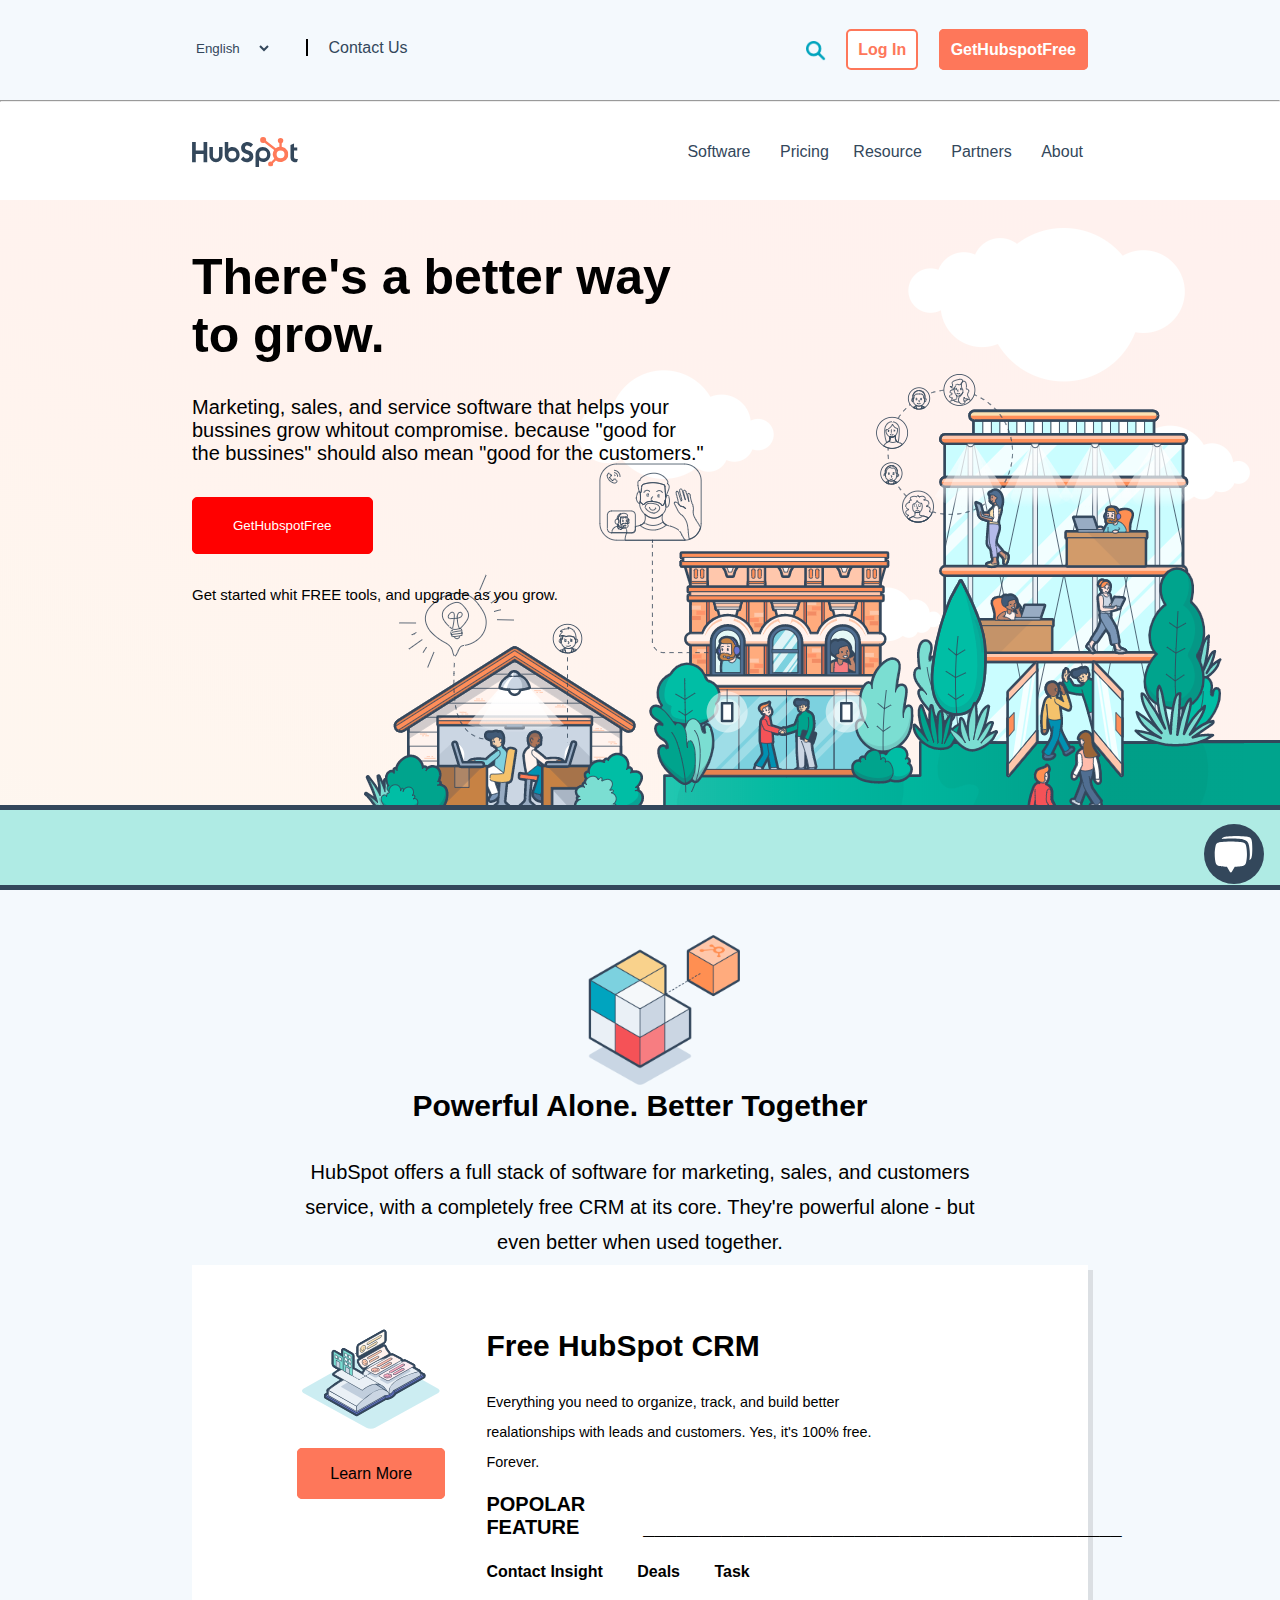
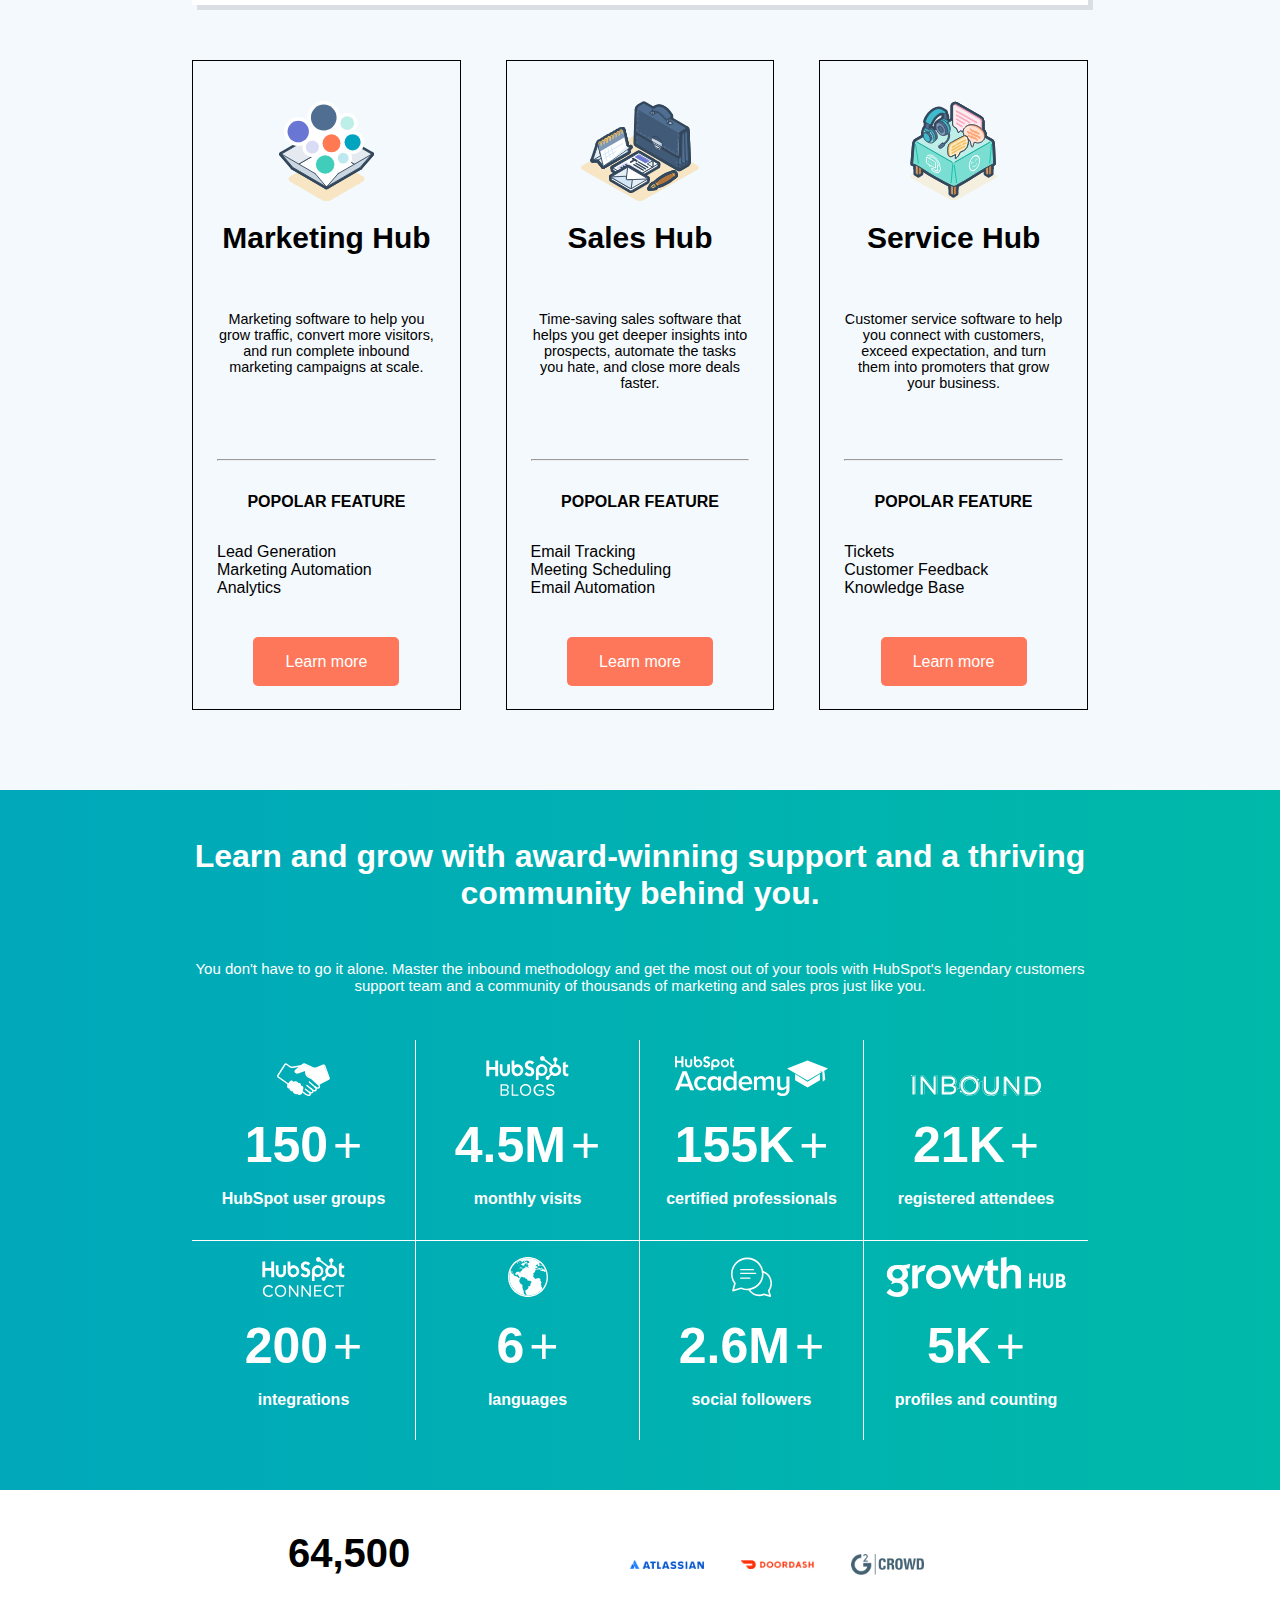
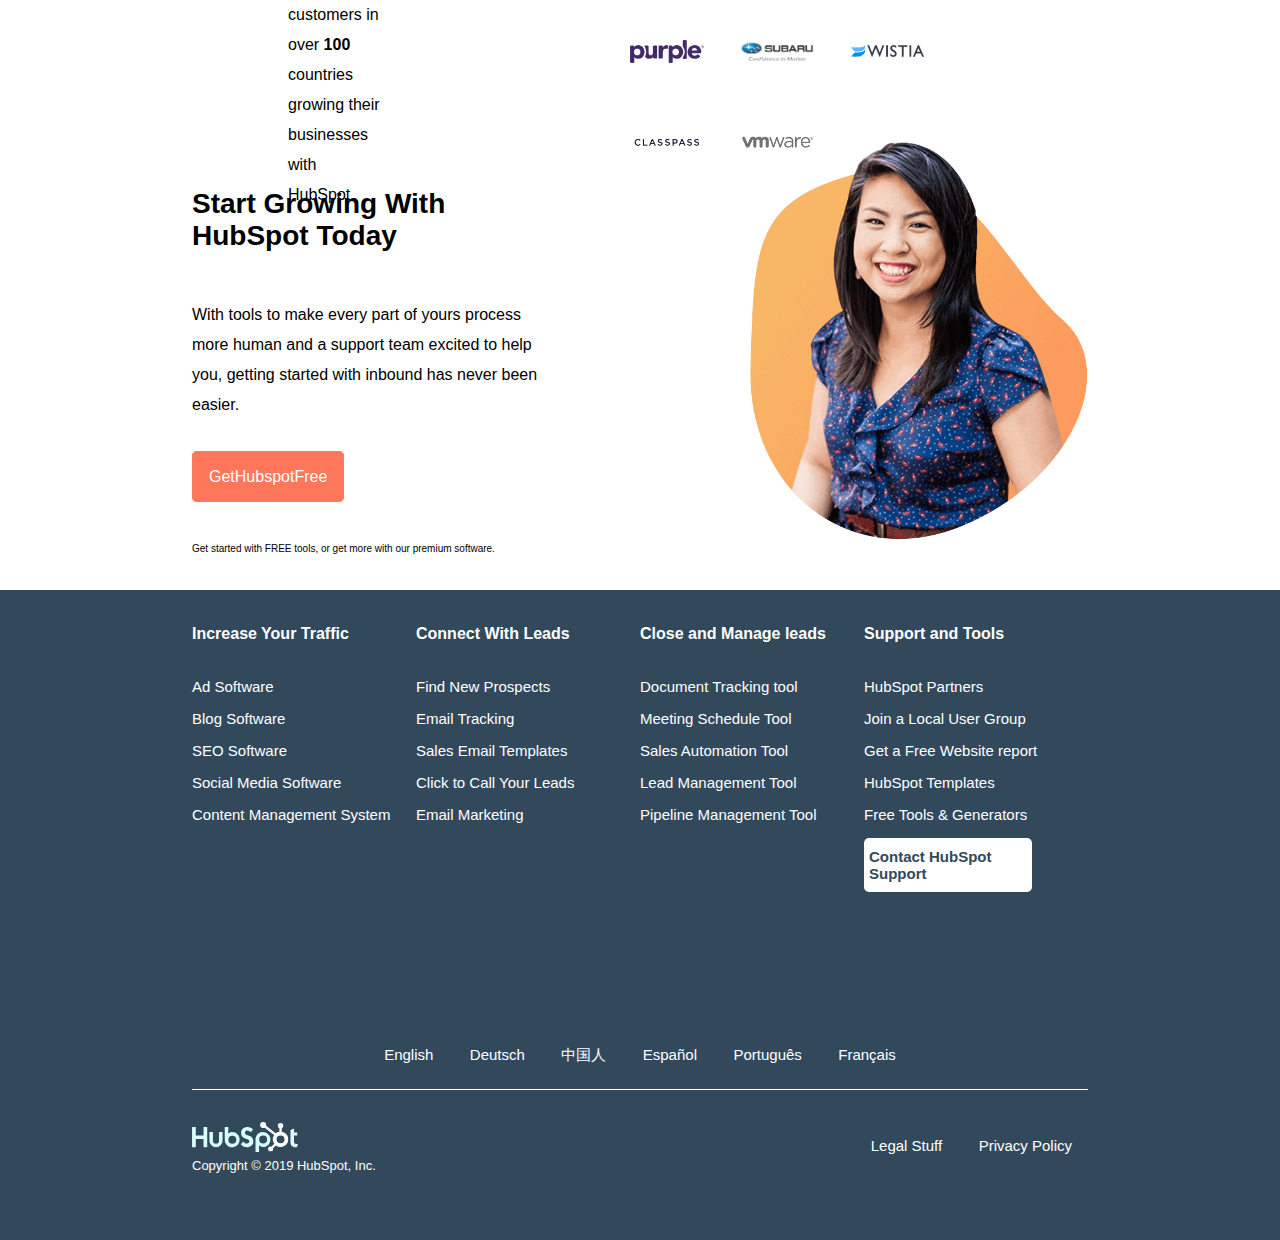
==== Bonus/index.html @ aa058545 "Caricamento cartella bonus" ====
<!DOCTYPE html>
<html lang="en">
<head>
    <meta charset="UTF-8">
    <meta http-equiv="X-UA-Compatible" content="IE=edge">
    <meta name="viewport" content="width=device-width, initial-scale=1.0">
    <!-- Google Fonts -->
    <link rel="preconnect" href="https://fonts.gstatic.com">
    <link href="https://fonts.googleapis.com/css2?family=Montserrat:ital,wght@0,200;0,400;0,600;0,800;1,400;1,500;1,600;1,800&display=swap" rel="stylesheet">

    <!-- Import icon -->
    <link rel="stylesheet" href="https://cdnjs.cloudflare.com/ajax/libs/font-awesome/5.15.3/css/all.min.css" integrity="sha512-iBBXm8fW90+nuLcSKlbmrPcLa0OT92xO1BIsZ+ywDWZCvqsWgccV3gFoRBv0z+8dLJgyAHIhR35VZc2oM/gI1w==" crossorigin="anonymous" />
    
    <title>HubSpot</title>
    <link rel="stylesheet" href="./assets/css/style.css"">
</head>
<body>

    <!-- Site Header -->
    <header>

        <!-- Site Navigation -->
        <nav id="site_navigation">

            <!-- Top Navigation -->

            <div class="grey_bg">
                
                <section class="top_nav clearfix">
                    <div class="left_top">
                        <form action="" method="get">
                            <i class="fas fa-globe-europe"></i>
                            <select name="" id="">
                                <option value="">English</option>
                                <option value="">Italian</option>
                                <option value="">Chinese</option>
                            </select>
                            <a href="#">Contact Us</a>
                        </form>
                    </div>

                    <div class="right_top">
                        <img src="./assets/img/search-20icon.webp" alt="">
                        <a href="#">Log In</a>
                        <a href="#">GetHubspotFree</a>
                    </div>
                </section>

            </div>

            <!-- /Top Navigation -->

            <hr>

            <!-- Bottom Navigation -->

            <div class="whithe_bg">

                <section class="bottom_nav">

                    <div class="bottom_nav_img">
                        <img src="./assets/img/logo.svg" alt="">
                    </div>
                    <div class="bottom_nav_voice">
                        <a href="">
                            Software
                            <i class="fas fa-angle-down"></i>
                        </a>
                        <a href="">
                            Pricing
                        </a>
                        <a href="">
                            Resource
                            <i class="fas fa-angle-down"></i>
                        </a>
                        <a href="">
                            Partners
                            <i class="fas fa-angle-down"></i>
                        </a>
                        <a href="">
                            About
                            <i class="fas fa-angle-down"></i>
                        </a>
                    </div>

                </section>

            </div>

            <!-- /Bottom Navigation -->

        </nav>
        <!-- /Site Navigation -->

    </header>
    <!-- /Site Header -->

    <!-- Site Main -->
    <main>

        <!-- Page 1 -- Big Immage Background -->
        <section>

            <div class="bg_img clearfix">
                <div class="jumbotext">
                    <h1>There's a better way to grow.</h1>
                    <p>Marketing, sales, and service software that helps your bussines grow whitout compromise. because "good for the bussines" should also mean "good for the customers."</p>
                    <button>GetHubspotFree</button>
                    <p>Get started whit FREE tools, and upgrade as you grow.</p>
                </div>
            </div>

        </section>
        <!-- /Page 1 -- Big Immage Background -->

        <!-- Page 2 -- Long page with content -->
        <section class="page_2">

            <div class="container_page_2">

                <div class="block_1">
                    <img src="./assets/img/cube.webp" alt="Disegno di un cubo con un pezzo che si stacca">
                    <h2>Powerful Alone. Better Together</h2>
                    <p>HubSpot offers a full stack of software for marketing, sales, and customers service, with a completely free CRM at its core. They're powerful alone - but even better when used together.</p>
                </div>

                <div class="block_2 clearfix">
                    <div class="block_2_left"> 
                        <img src="./assets/img/book.svg" alt="Immagine di un libro con dentro cartelli stradali">
                        <br>
                        <a class="btn">Learn More</a>
                    </div>
                    <div class="block_2_right">
                        <h3 class="h3_text">Free HubSpot CRM</h3>
                        <p>Everything you need to organize, track, and build better realationships with leads and customers. Yes, it's 100% free. Forever.</p>
                        <h4>Popolar feature</h4>
                        <span > <i class="fas fa-check check"></i>Contact Insight</span>
                        <span ><i class="fas fa-check check"></i>Deals</span>
                        <span ><i class="fas fa-check check"></i>Task</span>
                    </div>
                </div>

                <div class="block_3 clearfix">
                    <div class="col">
                        <img src="./assets/img/buble.svg" alt="">
                        <h3 class="h3_text">Marketing Hub</h3>
                        <p>Marketing software to help you grow traffic, convert more visitors, and run complete inbound marketing campaigns at scale.</p>
                        <hr>
                        <h4>Popolar feature</h4>
                        <span><i class="fas fa-check check"></i>Lead Generation</span>
                        <span><i class="fas fa-check check"></i>Marketing Automation</span>
                        <span><i class="fas fa-check check"></i>Analytics</span>
                        <a>Learn more</a>
                    </div>
                    <div class="col">
                        <img src="./assets/img/office.svg" alt="">
                        <h3 class="h3_text">Sales Hub</h3>
                        <p>Time-saving sales software that helps you get deeper insights into prospects, automate the tasks you hate, and close more deals faster.</p>
                        <hr>
                        <h4>Popolar feature</h4>
                        <span><i class="fas fa-check check"></i>Email Tracking</span>
                        <span><i class="fas fa-check check"></i>Meeting Scheduling</span>
                        <span><i class="fas fa-check check"></i>Email Automation</span>
                        <a>Learn more</a>
                    </div>
                    <div class="col">
                        <img src="./assets/img/table.svg" alt="">
                        <h3 class="h3_text">Service Hub</h3>
                        <p>Customer service software to help you connect with customers, exceed expectation, and turn them into promoters that grow your business.</p>
                        <hr>
                        <h4>Popolar feature</h4>
                        <span><i class="fas fa-check check"></i>Tickets</span>
                        <span><i class="fas fa-check check"></i>Customer Feedback</span>
                        <span><i class="fas fa-check check"></i>Knowledge Base</span>
                        <a>Learn more</a>
                    </div>
                </div>

            </div>

        </section>
        <!-- /Page 2 -- Long page with content -->

        <!-- page 3 -- Big Table with dates -->
        <section class="page_3">
            <div class="container_page_3">

                <div class="title_3">
                    <h3>Learn and grow with award-winning support and a thriving community behind you.</h3>
                    <p>You don't have to go it alone. Master the inbound methodology and get the most out of your tools with HubSpot's legendary customers support team and a community of thousands of marketing and sales pros just like you.</p>
                </div>
                <div class="table_3 clearfix">  
                    <div class="small_box">
                        <img src="./assets/img/hands.svg" alt="">
                        <span>150</span>
                        <span>HubSpot user groups</span>
                    </div>
                    <div class="small_box">
                        <img src="./assets/img/blogs.svg" alt="">
                        <span>4.5M</span>
                        <span>monthly visits</span>
                    </div>
                    <div class="small_box">
                        <img src="./assets/img/academy.svg" alt="">
                        <span>155K</span>
                        <span>certified professionals</span>
                    </div>
                    <div class="small_box">
                        <img src="./assets/img/inbound.svg" alt="">
                        <span>21K</span>
                        <span>registered attendees</span>
                    </div>
                    <div class="small_box">
                        <img src="./assets/img/connect.svg" alt="">
                        <span>200</span>
                        <span>integrations</span>
                    </div>
                    <div class="small_box">
                        <img src="./assets/img/globe.svg" alt="">
                        <span>6</span>
                        <span>languages</span>
                    </div>
                    <div class="small_box">
                        <img src="./assets/img/followers.svg" alt="">
                        <span>2.6M</span>
                        <span>social followers</span>
                    </div>
                    <div class="small_box">
                        <img src="./assets/img/growth.svg" alt="">
                        <span>5K</span>
                        <span>profiles and counting</span>
                    </div>
                    
                    
                    
                </div>

            </div>

        </section>
        <!-- /page 3 -- Big Table with dates -->

        <!-- Page 4 --Collaboration parterns -->
        <section class="page_4">

            <div class="container_page_4 clearfix">
                <div class="customers">
                    <h4>64,500</h4>
                    <p>customers in over <strong>100</strong> countries growing their businesses with HubSpot </p>
                </div>
                <div class="parterns">
                    <img src="./assets/img/atlasian.webp" alt="">
                    <img src="./assets/img/doordash.webp" alt="">
                    <img src="./assets/img/g2crowd.webp" alt="">
                    <img src="./assets/img/purple.webp" alt="">
                    <img src="./assets/img/subaru.webp" alt="">
                    <img src="./assets/img/wistia.webp" alt="">
                    <img src="./assets/img/classpass.webp" alt="">
                    <img src="./assets/img/vmware.webp" alt="">
                </div>
                <div class="description_4">
                    <h3>Start Growing With HubSpot Today</h3>
                    <p>With tools to make every part of yours process more human and a support team excited to help you, getting started with inbound has never been easier.</p>
                    <a href="#">GetHubspotFree</a>
                    <p>Get started with FREE tools, or get more with our premium software.</p>
                </div>
                <div class="img_page_4">
                    <img src="./assets/img/woman.webp" alt="">
                </div>
            </div>

        </section>
        <!-- /Page 4 --Collaboration parterns -->

    </main>
    <!-- /Site Main -->

    <!-- Site Footer -->
    <footer>

        <div class="footer_container">
            
            <!-- Tutti i link di collegamento alle sezioni del sito -->
            <div class="collegamenti clearfix">
                <div class="col_25">
                    <h4>Increase Your Traffic</h4>
                    <a href="">Ad Software</a>
                    <a href="">Blog Software</a>
                    <a href="">SEO Software</a>
                    <a href="">Social Media Software</a>
                    <a href="">Content Management System</a>
                </div>
                <div class="col_25">
                    <h4>Connect With Leads</h4>
                    <a href="">Find New Prospects</a>
                    <a href="">Email Tracking</a>
                    <a href="">Sales Email Templates</a>
                    <a href="">Click to Call Your Leads</a>
                    <a href="">Email Marketing</a>
                </div>
                <div class="col_25">
                    <h4>Close and Manage leads</h4>
                    <a href="">Document Tracking tool</a>
                    <a href="">Meeting Schedule Tool</a>
                    <a href="">Sales Automation Tool</a>
                    <a href="">Lead Management Tool</a>
                    <a href="">Pipeline Management Tool</a>
                </div>
                <div class="col_25">
                    <h4>Support and Tools</h4>
                    <a href="">HubSpot Partners</a>
                    <a href="">Join a Local User Group</a>
                    <a href="">Get a Free Website report</a>
                    <a href="">HubSpot Templates</a>
                    <a href="">Free Tools & Generators</a>
                    <a href="">Contact HubSpot Support</a>
                    <i class="fab fa-facebook-f"></i>
                    <i class="fab fa-instagram"></i>
                    <i class="fab fa-youtube"></i>
                    <i class="fab fa-twitter"></i>
                    <i class="fab fa-linkedin-in"></i>
                </div>
                

            </div>
            <!-- /Tutti i link di collegamento alle sezioni del sito -->

            <!-- Lingue in cui e fatto il sito -->
            <div class="lingue">
                <a href="">English</a>
                <a href="">Deutsch</a>
                <a href="">中国人</a>
                <a href="">Español</a>
                <a href="">Português</a>
                <a href="">Français</a>

            </div>
            <!-- /Lingue in cui e fatto il sito -->

            <!-- Logo e privacy -->
            <div class="privacy clearfix">
                <div class="logo_privacy">
                    <img src="./assets/img/logo.svg" alt="">
                    <br>
                    <span>Copyright &copy; 2019 HubSpot, Inc.</span> 
                </div>
                <div class="legal">
                    <a href="">Legal Stuff</a>
                    <a href="">Privacy Policy</a>
                </div>
            </div>
            <!-- /Logo e privacy -->

        </div>

    </footer>
    <!-- /Site Footer -->

    <!-- ChatBot -->
    <section>
        <div class="chat_icon">
            <img src="./hubspot_bonus/bonus_chat/launcher-open-icon.svg" alt="">
        </div>
        <div class="chat_windows clearfix">
            <div class="chat_logo">
                <img src="./hubspot_bonus/bonus_chat/bot-avatar.jpg" alt="">
            </div>
            <i class="fas fa-times"></i>
            <p>&#128075; Want to chat about HubSpot? <br> I'm here to help you find your way.</p>

        </div>

    </section>
    <!-- ChatBot -->

</body>
</html>
---- Bonus/assets/css/style.css ----
/* ******************** Commons ******************** */

*{
    box-sizing: border-box;
    padding: 0;
    margin: 0;
    /* font-family: 'Montserrat', sans-serif; */
    font-family: Arial, Helvetica, sans-serif;
}

.clearfix::after{
    content: "";
    display: table;
    clear: both;
}


/* ******************** Utility ******************** */
.grey_bg{
    background-color: #F4F9FD;
    height: 100px;
    width: 100%;
}

.white_bg{
    background-color: #FFFFFF;
    height: 100px;
    width: 100%;
}

.check::before{
    background-color: #FE775A;
    color: white;
    border-radius: 50%;
    margin-right: 1rem;
}
.h3_text{
    font-size: 30px;
    margin-bottom: 1.5rem;
}





/* ******************** Site Header ******************** */
header select{
    background-color: transparent;
    border: none;
}

header a {
    text-decoration: none;
}
/* Site Navigation */
#site_navigation{
    height: 200px;
    width: 100%;
}


/* Top Navigation */


.top_nav{
    height: 100px;
    width: 70%;
    margin: auto;
}

.left_top{
    width: 50%;
    float: left;
    padding-top: 30px;

}

.left_top select{
    width: 80px;
    margin: 10px 30px 10px 0;
    font-weight: 400;
    color: #33475B;
}

.left_top a{
    border-left: 2px solid black;
    padding-left: 20px;
    font-weight: 400;
    color: #33475B;
}

.right_top{
    width: 50%;
    height: 100%;
    float: left;
    text-align: right;
    line-height: 100px;

}

.right_top img{
    height: 20px; 
    line-height: 100px;
    vertical-align: middle;   
}

.right_top a{
    padding: 10px 10px;
    border-radius: 5px;
    margin-left: 1rem;
    font-weight: 600;
}
.right_top a:first-of-type{
    background-color: white;
    border: 2px solid #FE775A;
    color: #FE775A;
}

.right_top a:nth-of-type(2){
    background-color: #FE775A;
    color: white;
    border: 2px solid #FE775A;
}



/* Bottom Navigation */


.bottom_nav{
    height: 100px;
    width: 70%;
    margin: auto;
    line-height: 100px;
    vertical-align: middle;
}

.bottom_nav_img{
    height: 100px;
    width: 30%;
    float: left;
}
.bottom_nav_img img{
    transform: translateY(10px);
}
.bottom_nav_voice{
    height: 100px;
    width: 70%;
    float: left;
    text-align: right;
}
.bottom_nav_voice a{
    margin-left: 20px;
    color: #33475B;
    font-weight: 400;
}
.bottom_nav_voice i{
    margin-left: 5px;
}



/* ******************** Site  Main ******************** */




/* Page 1 -- Big Immage Background */

.bg_img{
    height: 690px;
    width: 100%;
    background-color: #fff2ee;
    background-image: url(../img/jumbotron.png);
    background-position: right;
    background-position: 100% 100%;
    background-repeat: no-repeat;
    position: relative;
}

.bg_img::after{
    height: 75px;
    width: 100%;
    background-color: #AFEBE4;
    position: absolute;
    bottom: 0;
    border-top: 5px solid #33475B;
    border-bottom: 5px solid #33475B;
}

.jumbotext{
    width: 40%;
    margin-left: 15%;
}

.jumbotext h1{
    font-size: 50px; 
    font-weight: 800;
    padding-top: 3rem;
}

.jumbotext p{
    margin-top: 2rem;
    font-size: 20px;
    font-weight: 400;
}
.jumbotext p:last-of-type{
    font-size: 15px;
}

.jumbotext button{
    margin-top: 2rem;
    background-color: red;
    padding: 20px 40px;
    color: white;
    border-radius: 5px;
    border: 1px solid red;
}


/* Page 2 -- Long page with content */


.page_2{
    height: 1500px;
    width: 100%;
    background-color: #F4F9FD;
}

.container_page_2{
    width: 70%;
    margin:auto;
    text-align: center;
}


/*------- Block 1 ------- */
.block_1{
    height: 340px;
    padding-top: 45px;
}
.block_1 img{
    height: 150px;
}
.block_1 h2{
    font-size: 30px;
}
.block_1 p{
    font-size: 20px;
    font-weight: 400;
    line-height: 35px;
    padding: 2rem 6rem;
}

/*------- Block 2 ------- */

.block_2{
    height: 340px;
    background-color: white;
    margin-top: 35px;
    padding: 4rem 4rem;
    box-shadow:5px 5px rgba(0, 0, 0, 0.1);
}
.block_2_left{
    height: 100%;
    width: 30%;
    float: left;
    text-align: center;
}
.block_2_left img{
    height: 100px;
    margin-bottom: 2rem;
}

.btn{
    background-color: #FE775A;
    padding: 1rem 2rem;
    border: 1px solid #FE775A;
    border-radius: 5px;

}

.block_2_right{
    width: 70%;
    height: 100%;
    float: left;
    text-align: left;
}

.block_2_right h4{
    text-transform: uppercase;
    margin: 1rem 1rem 1.5rem 0;
    font-size: 20px;
}

.block_2_right h4::after{
    content: "___________________________________________";
    margin-left: 4rem;
}

.block_2_right p{
    line-height: 30px;
    font-size: 0.9rem;
    width: 80%;

}
.block_2_right span{
    font-weight: 600;
    margin-right: 30px;
}


/*------- Block 3 ------- */

.block_3{
    height: 650px;
    margin-top: 55px;
}

.col{
    height: 650px;
    width: 30%;
    float: left;
    border: 1px solid black;
    padding: 1.5rem 1.5rem;
}

.block_3 .col:nth-of-type(2){
    margin: 0 5%;
}

.block_3 .col img{
    height: 100px;
    margin-top: 1rem;
}

.block_3 .col h3{
    margin-top:1rem;
}

.block_3 .col p{
    height: 180px;
    padding: 2rem 0;
    font-size: 0.9rem;
}

.block_3 .col h4{
    text-transform: uppercase;
    padding: 2rem 0;
}

.block_3 .col span{
    display: block;
    text-align: left;
}

.block_3 .col span:last-of-type{
    margin-bottom: 3.5rem;
}

.block_3 .col a{
    background-color: #FE775A;
    color: white;
    padding: 1rem 2rem;
    border-radius: 5px;
}



/* page 3 -- Big Table with dates */


.page_3{
    height: 700px;
    background: linear-gradient(0.25turn, #00A8BA, #00B9A9);
}

.container_page_3{
    width: 70%;
    margin: auto;
    color: white;
    text-align: center;
}

.title_3{
    height: 250px;
    padding: 3rem 0;
}
.title_3 h3{
    font-size: 32px;
}
.title_3 p{
    margin-top: 3rem;
    font-size: 15px;
}

.table_3{
    height: 400px;
}

.small_box{
    height: 50%;
    width: 25%;
    float: left;
    padding: 1rem 0;
}

.small_box img{
    height: 40px;
}

.small_box span{
    display: block;
}

.small_box span:nth-of-type(1){
    font-size: 50px;
    font-weight: 800;
    padding: 1rem 0;
}

.small_box span:nth-of-type(1)::after{
   content: "\002B";
   font-weight: 400;
   margin-left: 5px;
}

.small_box span:nth-of-type(2){
    font-weight: 600;
}

.small_box:not(:nth-of-type(4), :nth-of-type(8)){
    border-right: 1px solid white ;
}

.small_box:nth-of-type(1n+5){
    border-top: 1px solid white;
}


/* Page 4 --Collaboration parterns */

.page_4{
    height: 700px;
}
.container_page_4{
    width: 70%;
    height: 700px;
    margin: auto;
}

.customers{
    height: 250px;
    width: 40%;
    float: left;
    line-height: 30px;
    padding: 3rem 8rem 2rem 6rem;
}
.customers h4{
    font-size: 40px;
    padding-bottom: 2rem;
}

.customers p{
    width: 70%;
}

.parterns{
    height: 250px;
    width: 60%;
    float: left;
    padding: 2rem 4rem;
    line-height: 50px;
}

.parterns img{
    width: 18%;
    margin: 2rem 1rem;
    vertical-align: middle;

}

.description_4{
    height: 450px;
    width: 40%;
    float: left;
}

.description_4 h3{
    font-size: 28px;
    font-weight: 800;
    padding: 3rem 0;
}

.description_4 p{
    font-weight: 400;
    line-height: 30px;
}

.description_4 p:nth-of-type(1){
    margin-bottom: 3rem;
}

.description_4 p:nth-of-type(2){
    margin-top: 3rem;
    font-size: 10px;
}

.description_4 a{
    padding: 1rem 1rem;
    border: 1px solid #FE775A;
    border-radius: 5px;
    color: white;
    background-color: #FE775A;
    text-decoration: none;
}

.img_page_4{
    height: 450px;
    width: 60%;
    float: left;
}

.img_page_4 img{
    height: 400px;
    float: right;
}



/* ******************** Site Footer ******************** */

footer{
    background-color: #32495B;
}

.footer_container{
    height: 650px;
    width: 70%;
    margin: auto;
}

.footer_container a{
    display: block;
    text-decoration: none;
    color: white;
    margin: 15px 0;
    font-size: 15px;
}

.collegamenti{
    height: 400px;
}

.col_25{
    width: 25%;
    height: 400px;
    float: left;
}

.col_25 h4{
    color: white;
    margin: 35px 0;
    font-weight: 600;
}

.col_25:last-of-type a:last-of-type{
    background-color: white;
    width: 75%;
    padding: 10px 5px;
    font-weight: 600;
    color: #32495B;
    border-radius: 5px;
}

.col_25:last-of-type i{
    color: white;
    margin-right: 1.8rem;
}

.lingue{
    height: 100px;
    line-height: 100px;
    vertical-align: middle;
    text-align: center;
    border-bottom: 1px solid white;
}

.lingue a{
    display: inline-block;
    padding: 0 1rem;
}

.privacy{
    height: 150px;
    padding-top: 2rem;
}

.logo_privacy{
    height: 100px;
    width: 50%;
    float: left;
}

.logo_privacy span{
    color: white;
    font-size: 13px;
}

.logo_privacy img{
    filter: brightness(4.25);
}

.legal{
    height: 100px;
    width: 50%;
    float: left;
    text-align: right;
}

.legal a{
    display: inline-block;
    padding: 0 1rem;
}



/* ******************** ChatBot ******************** */

.chat_icon{
    height: 60px;
    width: 60px;
    border-radius: 50%;
    background-color: #33475B;
    position: fixed;
    z-index: 2;
    bottom: 0;
    right: 0;
    margin-right: 1rem;
    margin-bottom: 1rem;
}

.chat_icon img{
    margin: 12px 0 0 10px;
}

.chat_icon:hover + .chat_windows{
    display: inline-block;
}

.chat_windows{
    height: 150px;
    width: 330px;
    border-radius: 5px;
    background-color: white;
    position: fixed;
    z-index: 2;
    bottom: 0;
    right: 0;
    margin-right: 1rem;
    margin-bottom: 5.5rem;
    display: none;
}

.chat_logo{
    height: 60px;
    width: 60px;
    border-radius: 50%;
    background-color: white;
    position: fixed;
    z-index: 2;
    bottom: 210px;
    right: 150px;
}

.chat_logo img{
    height: 60px;
}

.chat_windows i{
    float: right;
    color: lightgrey;
    font-size: 20px;
    margin-right: 10px;
    margin-top: 10px;
}

.chat_windows p{
    color: #33475B;
    font-size: 20px;
    word-spacing: 3px;
    padding: 40px 10px 0 10px;
}
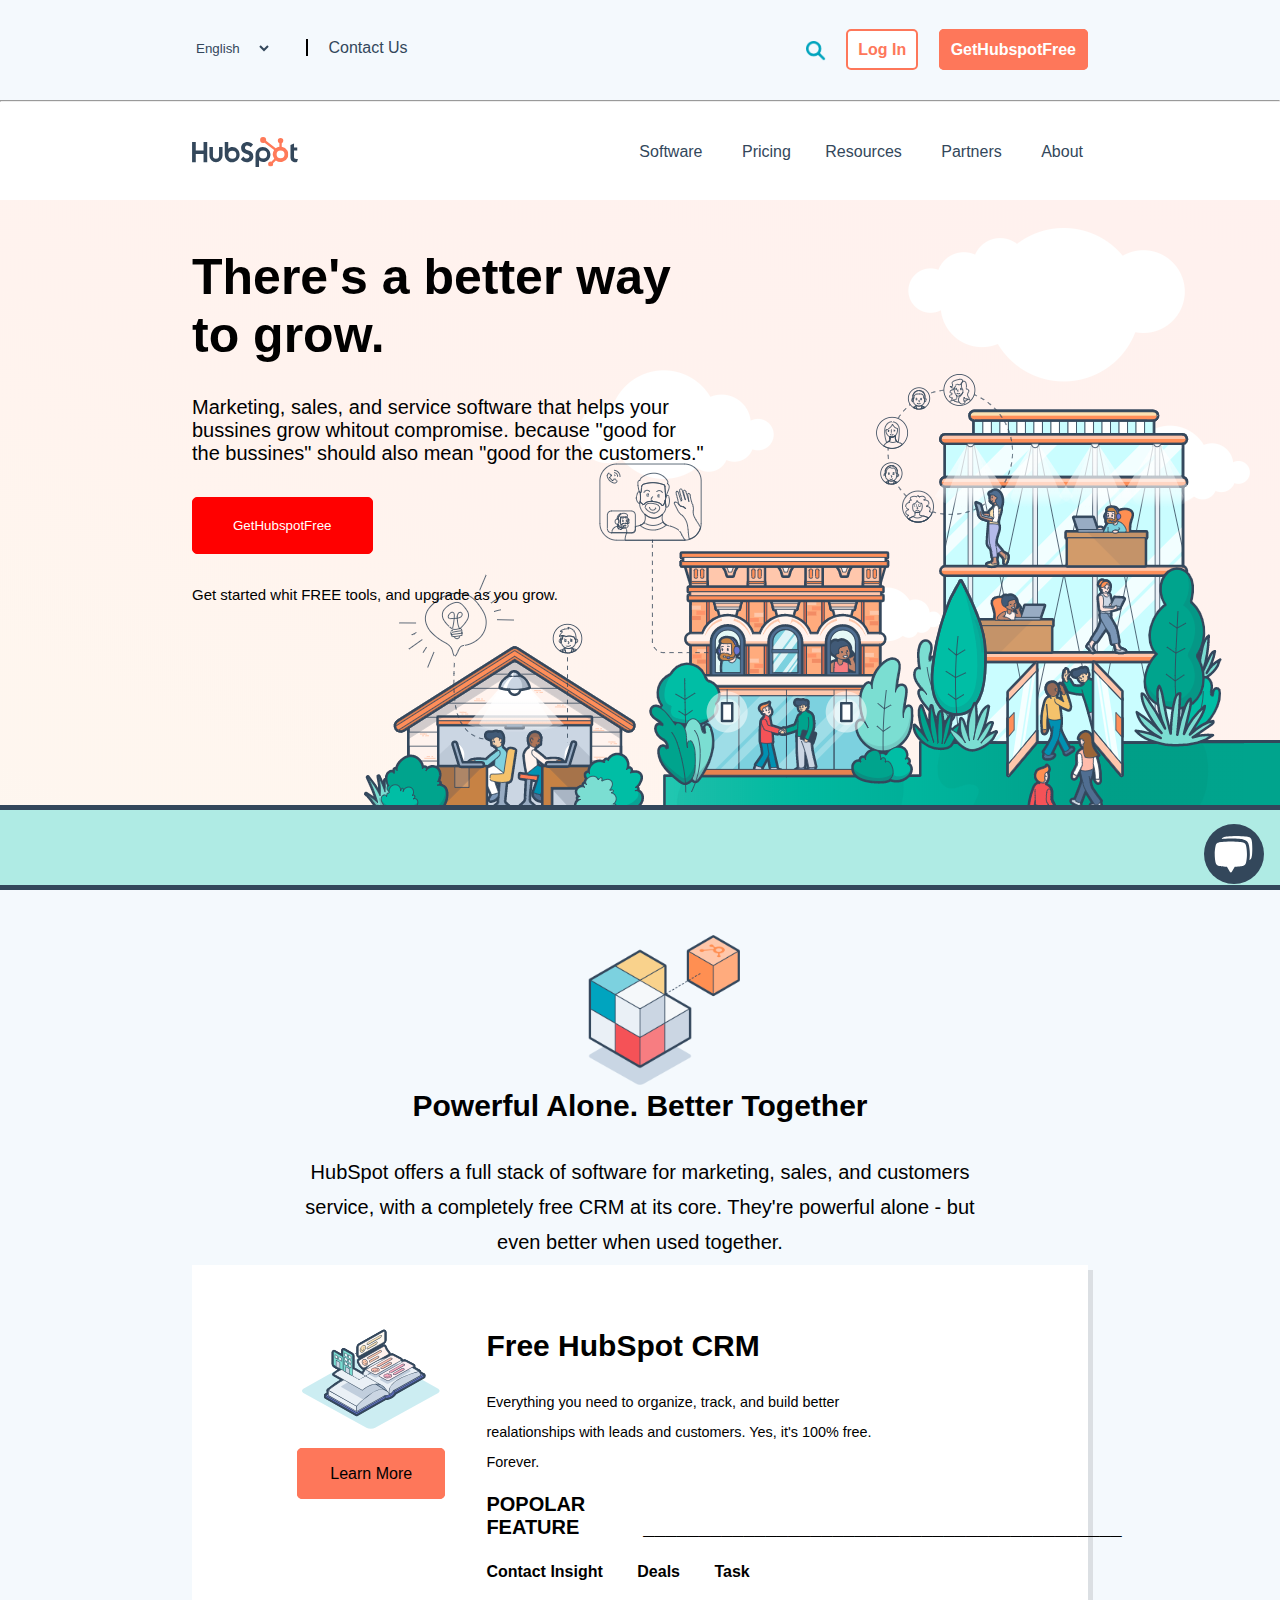
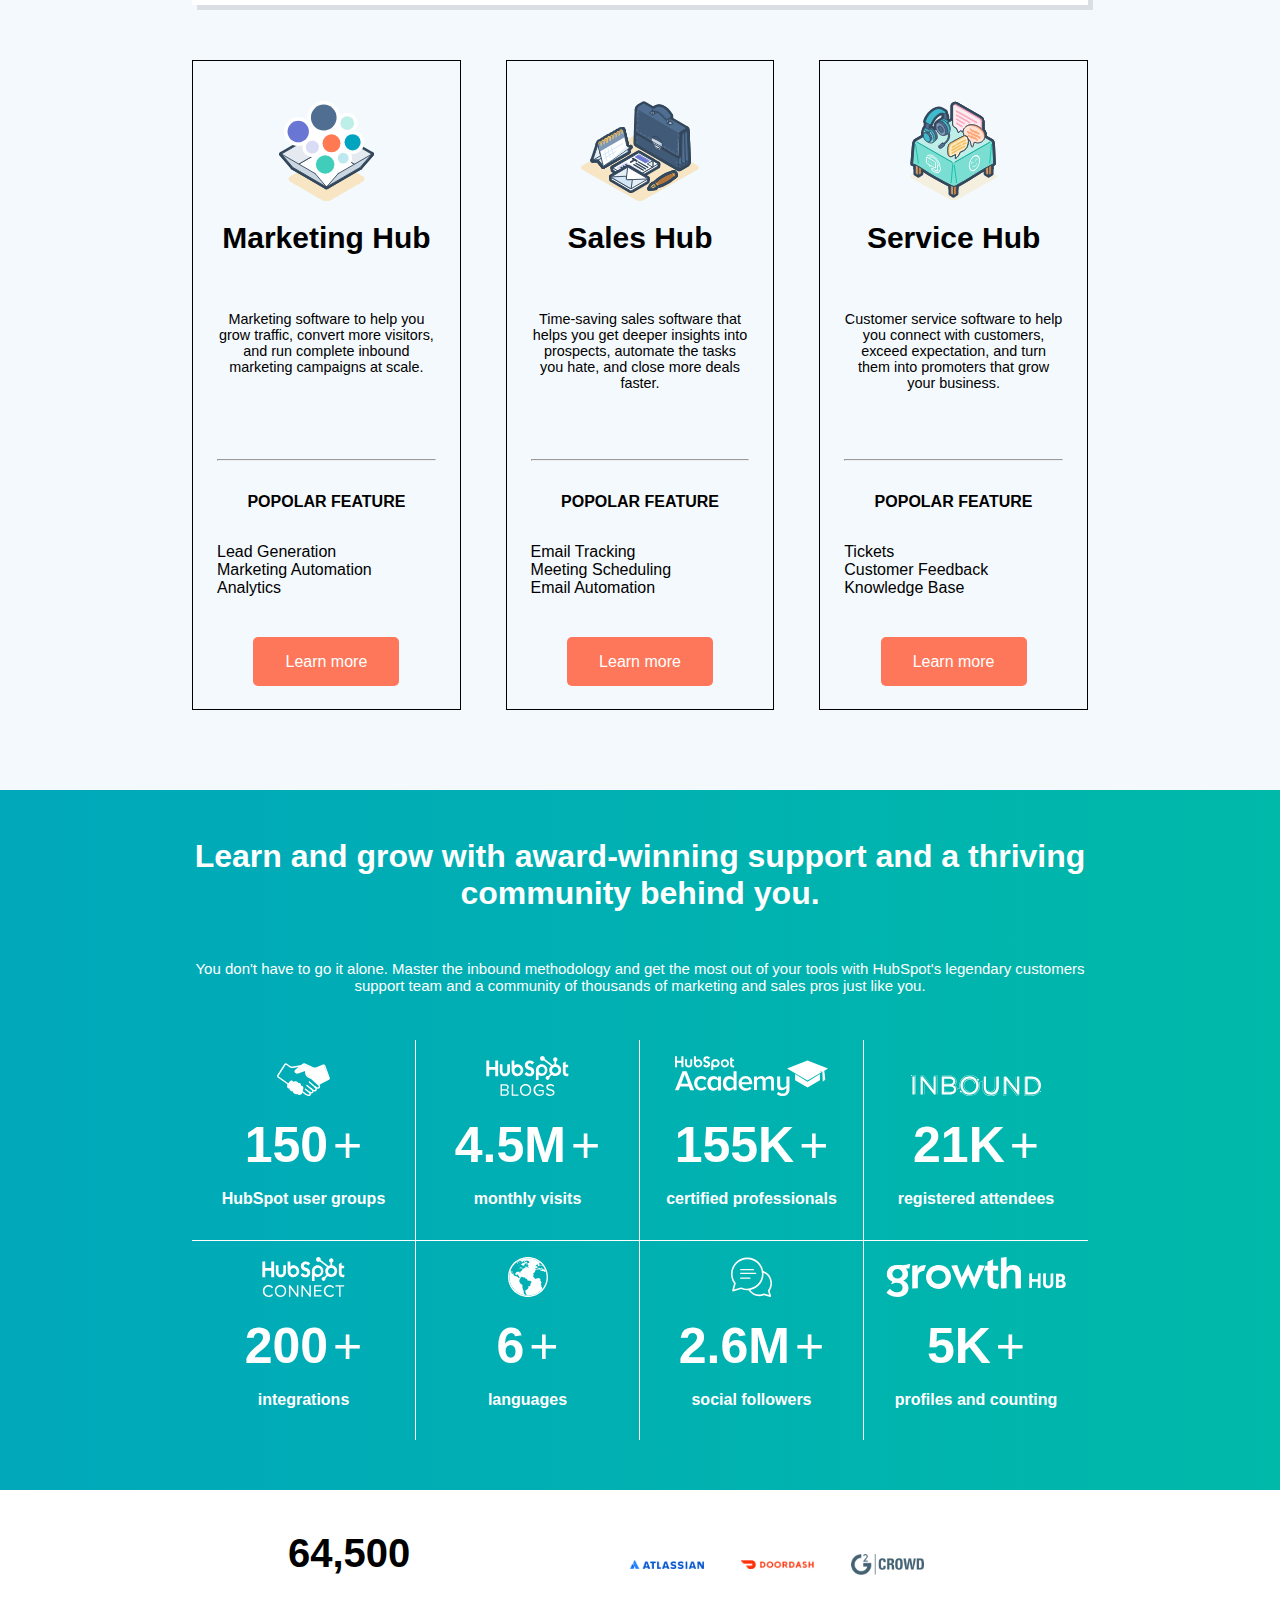
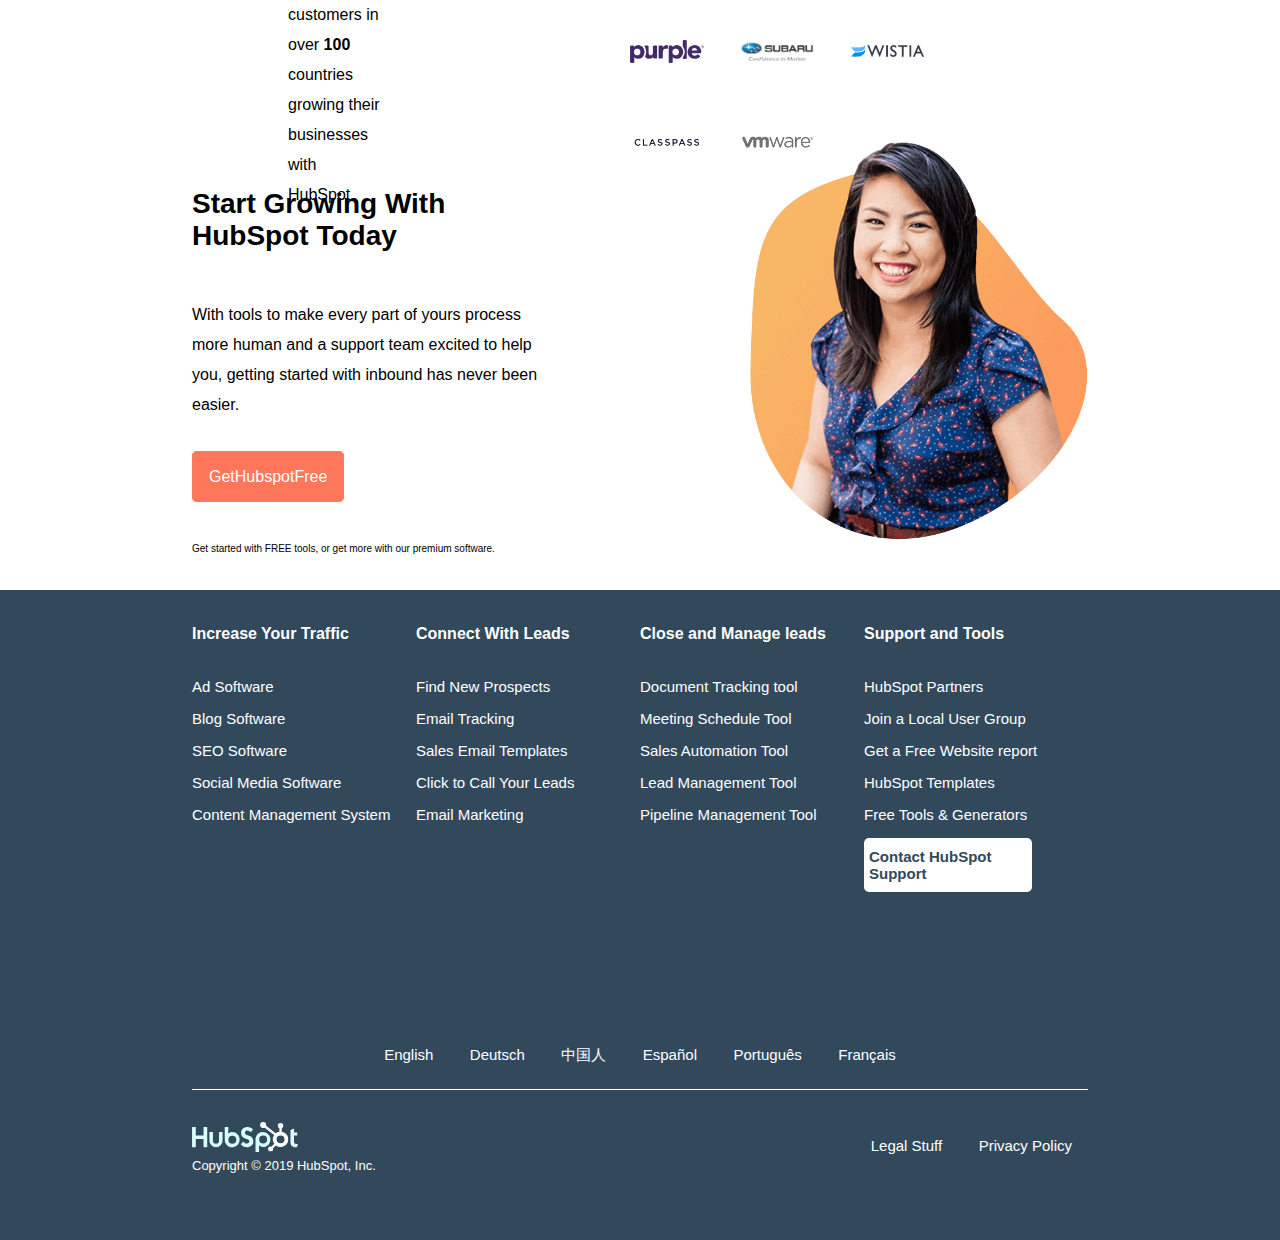
==== commit e321b2fc: "Menu DropDown in fase di sviluppo" ====
--- a/Bonus/index.html
+++ b/Bonus/index.html
@@ -61,27 +61,83 @@
                     <div class="bottom_nav_img">
                         <img src="./assets/img/logo.svg" alt="">
                     </div>
+
+
+
+
+
                     <div class="bottom_nav_voice">
-                        <a href="">
-                            Software
-                            <i class="fas fa-angle-down"></i>
-                        </a>
-                        <a href="">
-                            Pricing
-                        </a>
-                        <a href="">
-                            Resource
-                            <i class="fas fa-angle-down"></i>
-                        </a>
-                        <a href="">
-                            Partners
-                            <i class="fas fa-angle-down"></i>
-                        </a>
-                        <a href="">
-                            About
-                            <i class="fas fa-angle-down"></i>
-                        </a>
-                    </div>
+                        <div class="dropdown">
+                            <span>
+                                Software
+                                <i class="fas fa-chevron-down"></i>
+                            </span>
+                            <div class="dropdown-content">
+                            <p>Hello World!</p>
+                            </div>
+                        </div>
+
+                        <div class="dropdown">
+                            <span>
+                                Pricing
+                            </span>
+                            <div class="dropdown-content">
+                            
+                            </div>
+                        </div>
+
+                        <div class="dropdown">
+                            <span
+                            >Resources
+                            <i class="fas fa-chevron-down"></i>
+                        </span>
+                            <div class="dropdown-content">
+                            <p>Hello World!</p>
+                            </div>
+                        </div>
+
+                        <div class="dropdown">
+                            <span>
+                                Partners
+                                <i class="fas fa-chevron-down"></i>
+                            </span>
+                            <div id="nav_partners" class="dropdown-content">
+                                <div id="left_partners"></div>
+                                <div id="right_partners"></div>
+                            </div>
+                        </div>
+
+                        <div class="dropdown">
+                            <span>
+                                About
+                                <i class="fas fa-chevron-down"></i>
+                            </span>
+                            <div id="about" class="dropdown-content clearfix">
+                                <div class="about_line">
+                                        <h4>Company</h4>
+                                        <a href="">About Us</a>
+                                        <a href="">Contact Us</a>
+                                        <a href="">Management Team</a>
+                                        <a href="">Board of Directors</a>
+                                        <a href="">Careers</a>
+                                </div>
+                                <div class="about_line">
+                                    <h4>News</h4>
+                                        <a href="">HubSpot News</a>
+                                        <a href="">Press Resources</a>
+                                        <a href="">Speakers</a>
+                                </div>
+                                <div class="about_line">
+                                    <h4>Investors</h4>
+                                        <a href="">Investor Relations</a>
+                                </div>
+                            </div>
+                        </div>
+                    </div>
+
+
+
+
 
                 </section>
 
@@ -367,7 +423,6 @@
             </div>
             <i class="fas fa-times"></i>
             <p>&#128075; Want to chat about HubSpot? <br> I'm here to help you find your way.</p>
-
         </div>
 
     </section>
--- a/Bonus/assets/css/style.css
+++ b/Bonus/assets/css/style.css
@@ -143,20 +143,76 @@
 .bottom_nav_img img{
     transform: translateY(10px);
 }
+
 .bottom_nav_voice{
-    height: 100px;
     width: 70%;
     float: left;
     text-align: right;
-}
-.bottom_nav_voice a{
-    margin-left: 20px;
-    color: #33475B;
-    font-weight: 400;
 }
 .bottom_nav_voice i{
     margin-left: 5px;
 }
+.bottom_nav_voice span{
+    margin-left: 30px;
+    color: #33475B;
+
+}
+
+.dropdown {
+    position: relative;
+    display: inline-block;
+  }
+  .dropdown:hover .dropdown-content {
+    display: block;
+  }
+  
+  .dropdown-content {
+    display: none;
+    position: absolute;
+    background-color: #f9f9f9;
+    /* min-width: 160px; */
+    box-shadow: 0px 8px 16px 0px rgba(0,0,0,0.2);
+    /* padding: 12px 16px; */
+    margin-top: -20px;
+    z-index: 1;
+  }
+  
+  #nav_partners{
+    width: 800px;
+    right: -100px;
+    padding: 2rem 2rem;
+    border-radius: 5px;
+    border: 1px solid rgba(0, 0, 0, 0.3);
+}
+
+
+
+
+
+
+
+
+  #about{
+      width: 600px;
+      right: 0;
+      padding: 2rem 2rem;
+      border-radius: 5px;
+      border: 1px solid rgba(0, 0, 0, 0.3);
+  }
+  
+.about_line{
+    width: 33%;
+    float: left;
+    text-align: left;
+    line-height: 40px;
+}
+
+.about_line a{
+    display:block;
+    color: #33475B;
+}
+
+
 
 
 
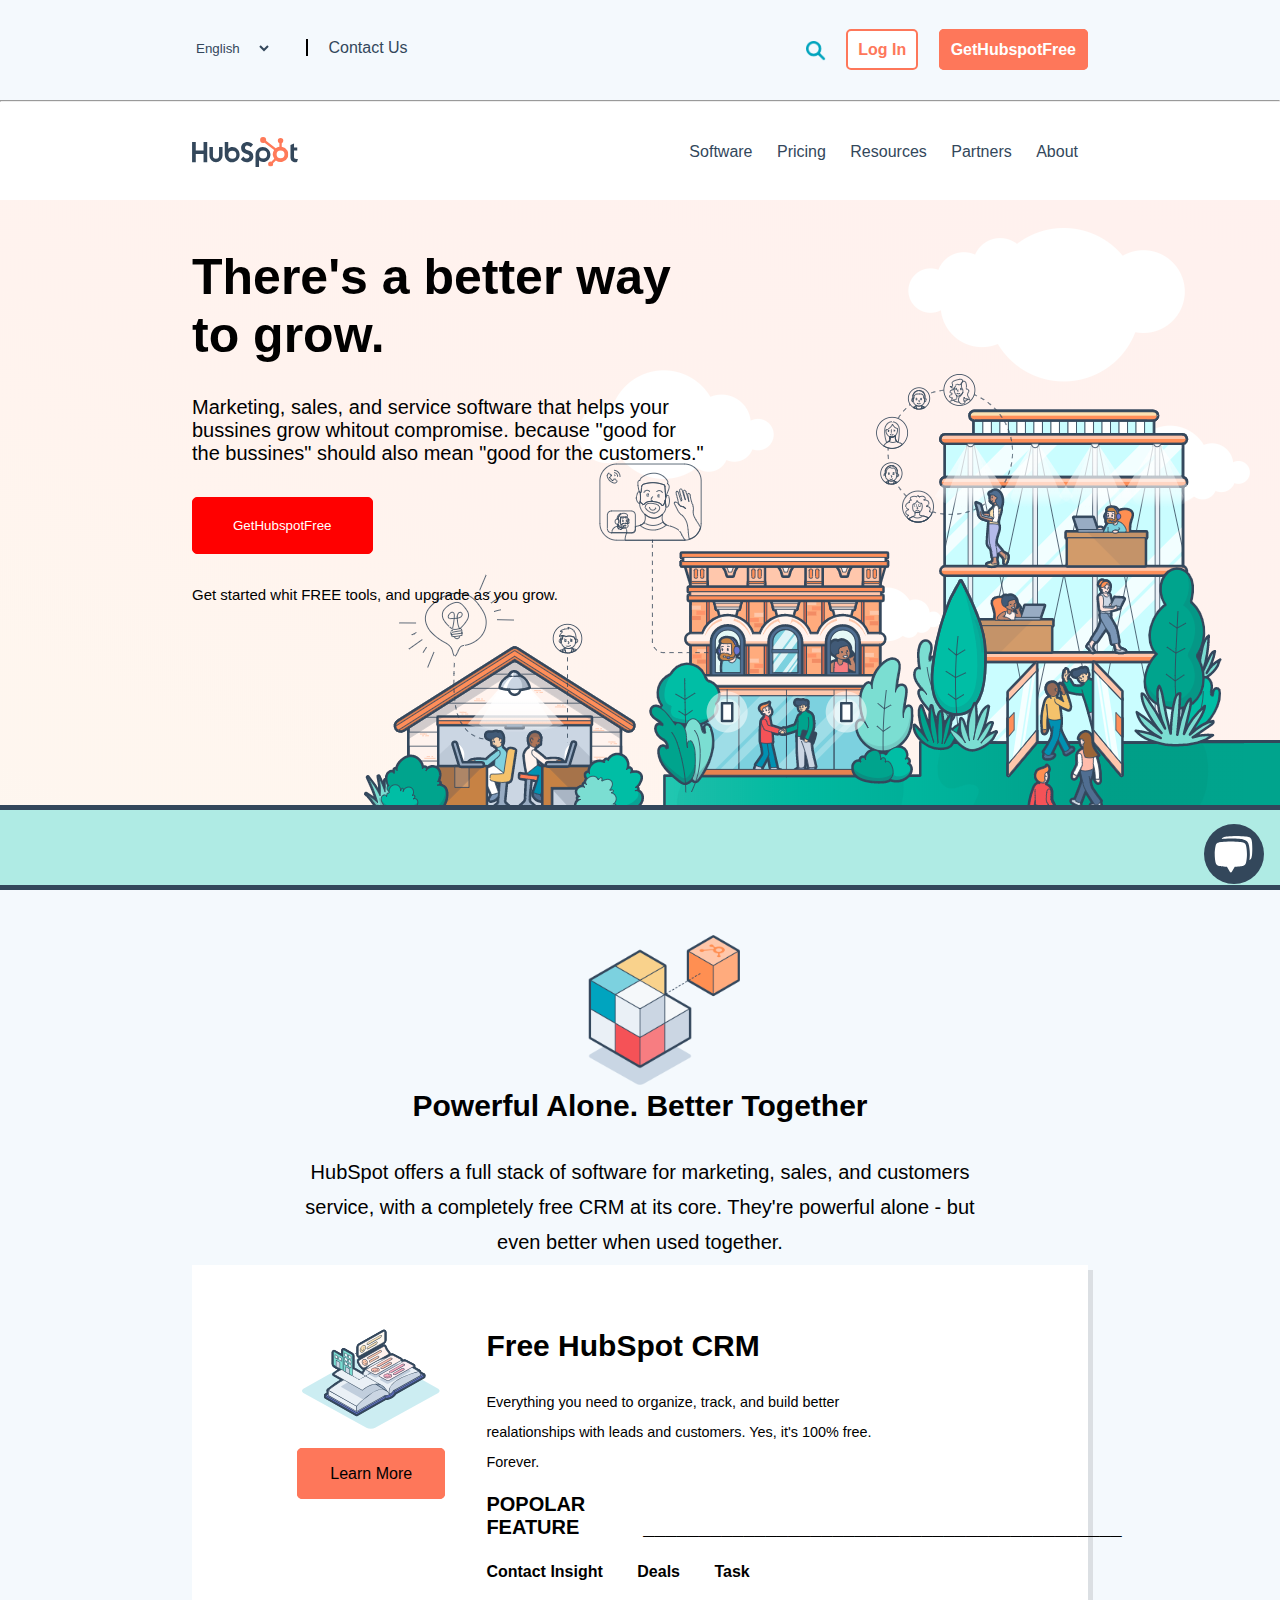
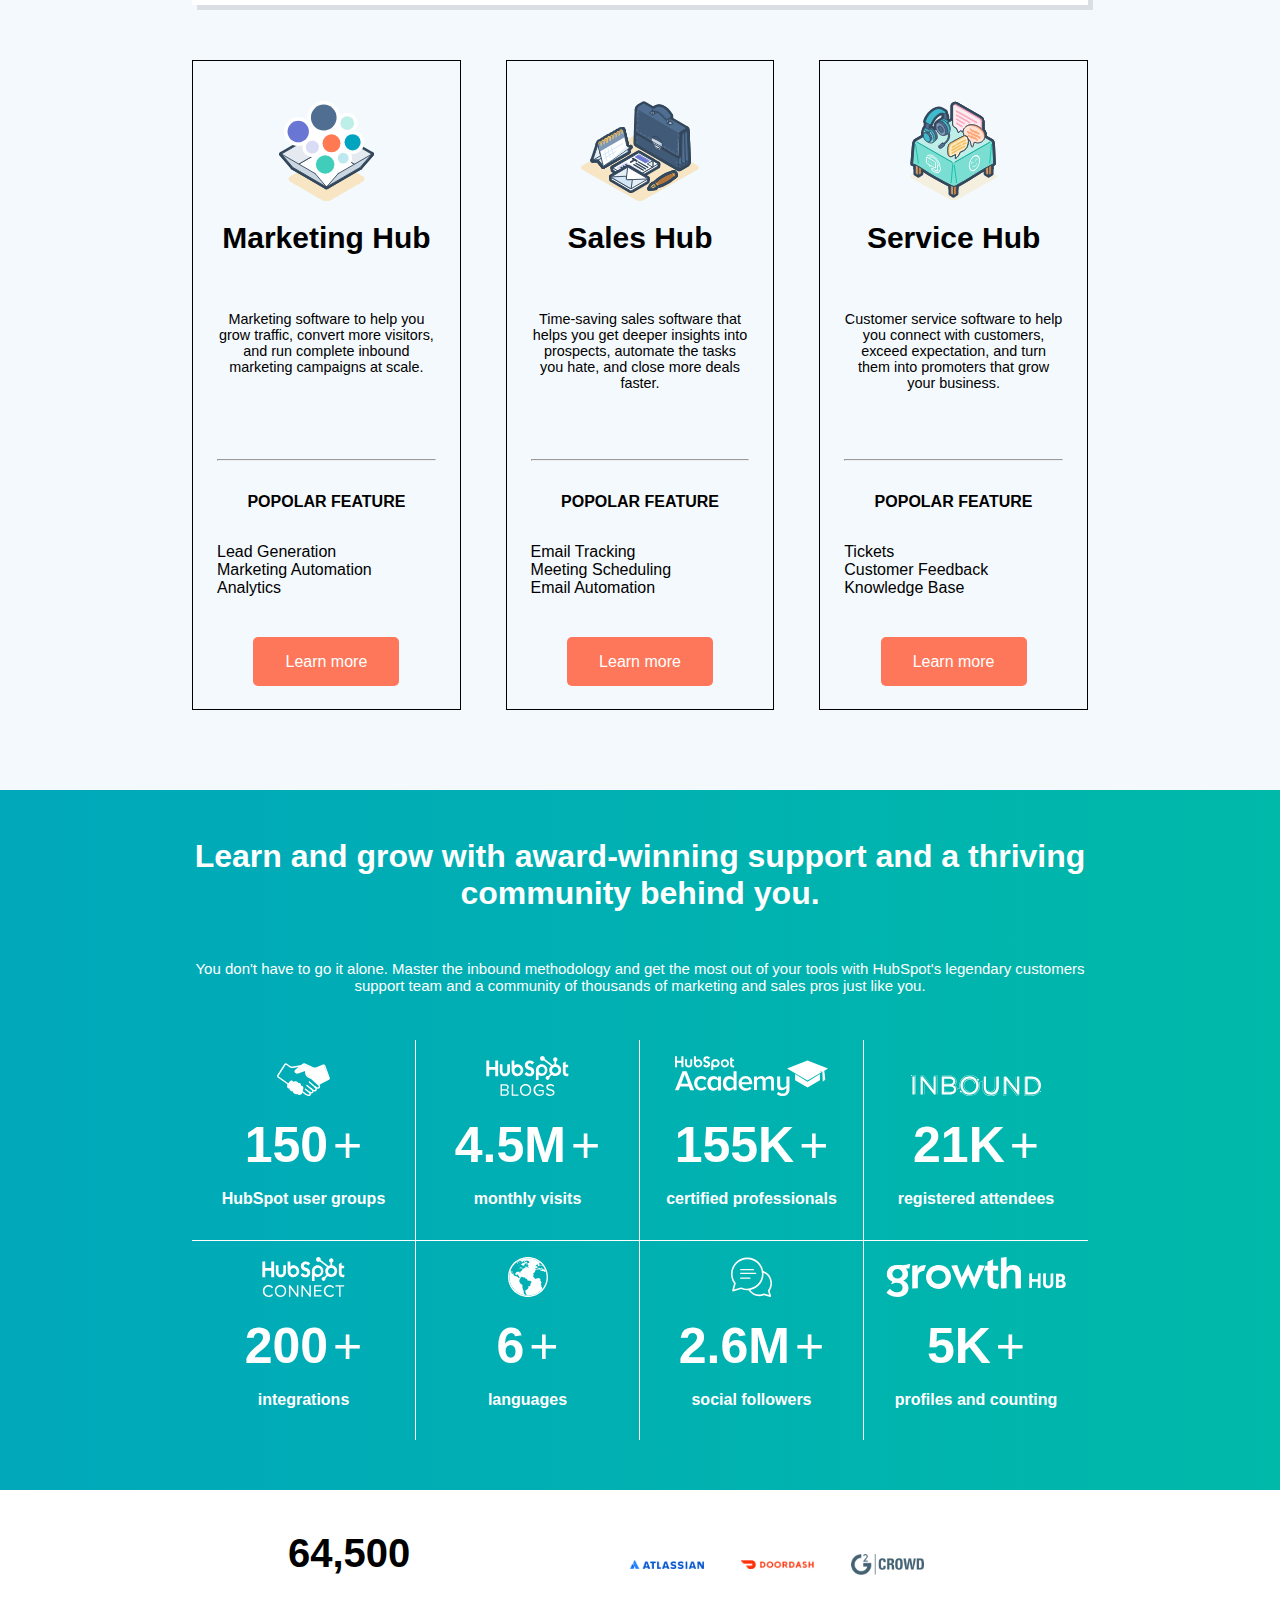
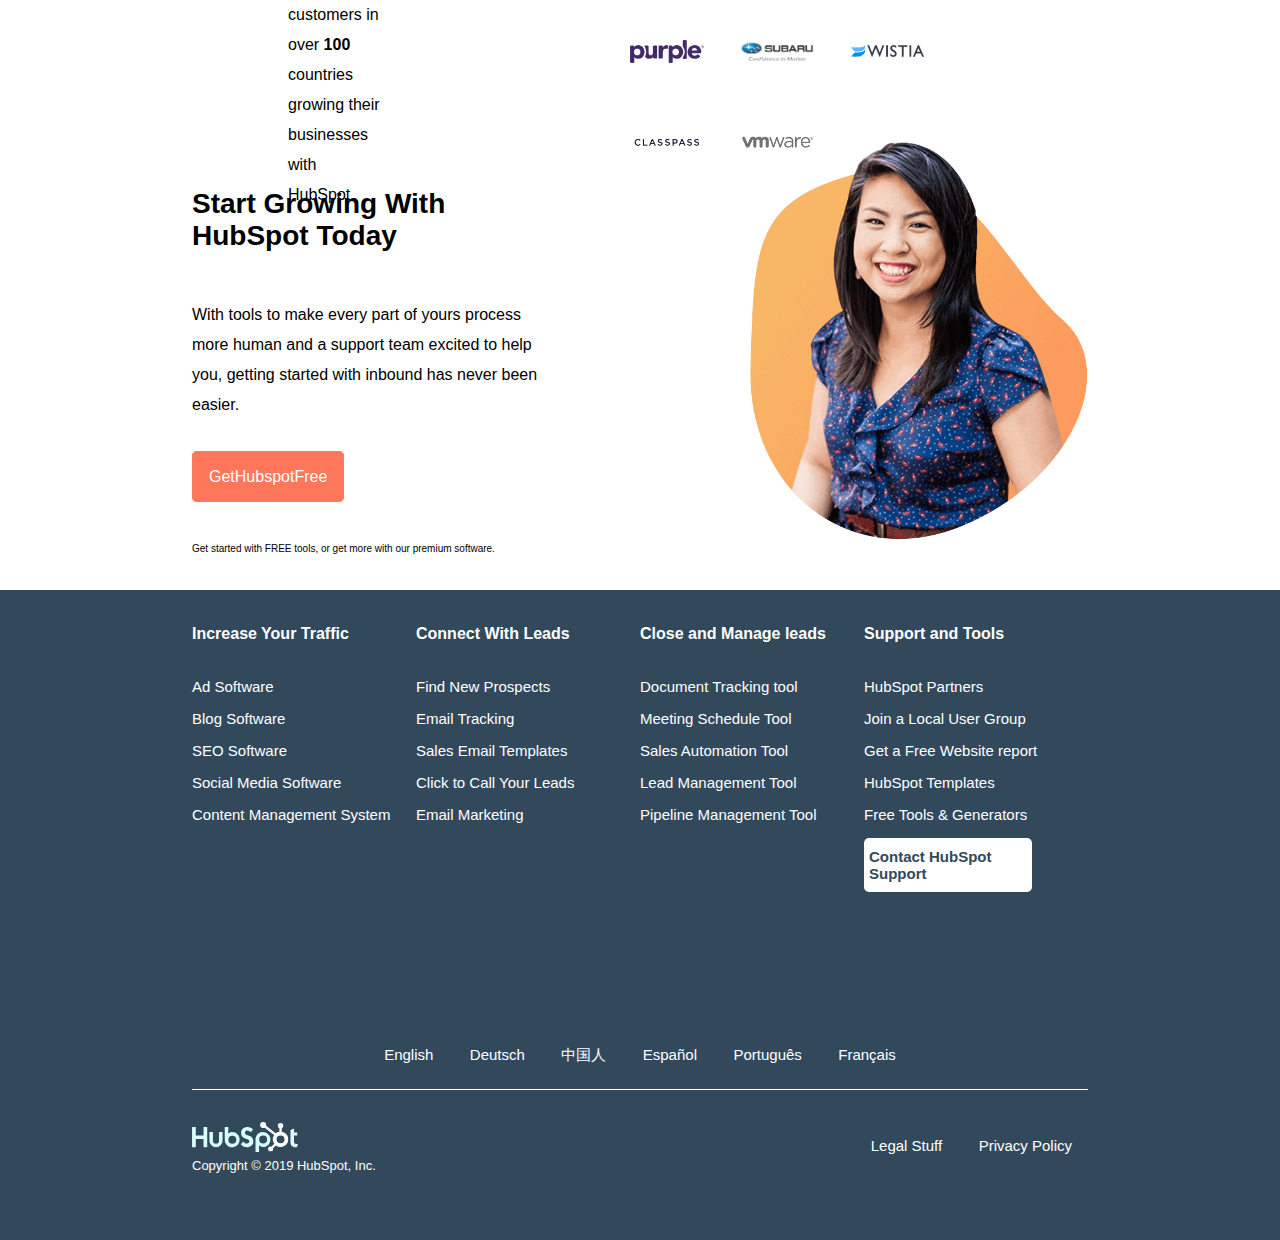
==== commit 32393593: "Esercizio in fase di finitura" ====
--- a/Bonus/index.html
+++ b/Bonus/index.html
@@ -55,92 +55,187 @@
             <!-- Bottom Navigation -->
 
             <div class="whithe_bg">
-
-                <section class="bottom_nav">
+                <!-- ----------------------  Bottom NavBar ---------------------- -->
+                <section class="bottom_nav clearfix">
 
                     <div class="bottom_nav_img">
                         <img src="./assets/img/logo.svg" alt="">
                     </div>
 
-
-
-
-
-                    <div class="bottom_nav_voice">
-                        <div class="dropdown">
+                    <div class="menu">
+                        <!-- ----------------------  software menu dropdown ---------------------- -->
+                        <div class="menu-item">
                             <span>
                                 Software
                                 <i class="fas fa-chevron-down"></i>
                             </span>
-                            <div class="dropdown-content">
-                            <p>Hello World!</p>
+                        <div class="drop-down-menu menu_software">
+                            <div class="software_line clearfix">
+                                <img src="./assets/img_bonus/free_hub_crm.jpg" alt="">
+                                <div class="software_text">
+                                    <h4>Free HubSpot CRM</h4>
+                                    <p>All your contacts and companies, 100% free.</p>
+                                </div>
+                            </div>
+                            <hr>
+                            <div class="software_line clearfix">
+                                <img src="./assets/img_bonus/marketing.jpg" alt="">
+                                <div class="software_text">
+                                    <h4>Marketing Hub</h4>
+                                    <p>Marketing software to increase traffic and leads. Free and premium plans.</p>
+                                </div>
+                            </div>
+                            <div class="software_line clearfix">
+                                <img src="./assets/img_bonus/sales_hub.jpg" alt="">
+                                <div class="software_text">
+                                    <h4>Sales Hub</h4>
+                                    <p>Sales software for closing more deals, faster. Free and premium plans.</p>
+                                </div>
+                            </div>
+                            <div class="software_line clearfix">
+                                <img src="./assets/img_bonus/service_hub.jpg" alt="">
+                                <div class="software_text">
+                                    <h4>Service Hub</h4>
+                                    <p>Software for providing first-class custom service. Free and premium plans.</p>
+                                </div>
+                            </div>
+                            <div class="software_line clearfix">
+                                <img src="./assets/img_bonus/cms_hub.jpg" alt="">
+                                <div class="software_text">
+                                    <h4 class="inline_block">CMS Hub</h4>
+                                    <span>NEW</span>
+                                    <p>Content management software to power website. premium plans and <br> free trials.</p>
+                                </div>
+                            </div>
+                            <hr>
+                            <div class="software_line clearfix">
+                                <div class="software_text">
+                                    <h4>App Marketplace</h4>
+                                    <p>Find HubSpot apps for the tools and software you use to run your business.</p>
+                                </div>
                             </div>
                         </div>
-
-                        <div class="dropdown">
+                        </div>
+                        <!-- ----------------------  /software menu dropdown ---------------------- -->
+
+                        <!-- ----------------------  Pricing menu dropdown ---------------------- -->
+                        <div class="menu-item">
+                        <span>Pricing</span>
+                        </div>
+                        <!-- ----------------------  /Pricing menu dropdown ---------------------- -->
+
+                        
+                        <!-- ----------------------  Resources menu dropdown ---------------------- --> 
+                        <div class="menu-item">
                             <span>
-                                Pricing
+                                Resources
+                                <i class="fas fa-chevron-down"></i>
                             </span>
-                            <div class="dropdown-content">
+                            <div class="drop-down-menu menu_resources">
+                                <div class="resources_line clearfix">
+                                    <div class="resources_col">
+                                        <h4>Blog</h4>
+                                        <p>Read Marketing, sales, agency, and customer success blog content.</p>
+                                    </div>
+                                    <div class="resources_col">
+                                        <h4>Custom Stories</h4>
+                                        <p>Hear from the businesses that use HubSpot to grow better every day.</p>
+                                    </div>
+                                    <div class="resources_col">
+                                        <h4>Developers</h4>
+                                        <p>Create apps and custom integrations for businesses using HubSpot.</p>
+                                    </div>
+                                </div>
+                                <hr>
+                                <div class="resources_line clearfix">
+                                    <div class="resources_col">
+                                        <h4>Ebooks, Guide & More</h4>
+                                        <p>get acess to HubSpot's most popular marketing resources.</p>
+                                    </div>
+                                    <div class="resources_col">
+                                        <h4>Onboarding & Service</h4>
+                                        <p>Find training and consulting services to help you thrive with HubSpot.</p>
+                                    </div>
+                                    <div class="resources_col">
+                                        <h4>Research & Reports</h4>
+                                        <p>Get up-to-date research and data on hot business trends.</p>
+                                    </div>
+                                </div>
+                                <hr>
+                                <div class="resources_line clearfix">
+                                    <div class="resources_col">
+                                        <h4>Free Coursees & Certifications</h4>
+                                        <p>Take courses on the latest business trends, taught by industry experts.</p>
+                                    </div>
+                                    <div class="resources_col">
+                                        <h4>What is Inbound?</h4>
+                                        <p>Get a primer on how inbound helps your business grow better.</p>
+                                    </div>
+                                    <div class="resources_col">
+                                        <h4>Customer Support</h4>
+                                        <p>Get help if you have questions about using HubSpot software.</p>
+                                    </div>
+                                </div>
                             
                             </div>
                         </div>
-
-                        <div class="dropdown">
-                            <span
-                            >Resources
-                            <i class="fas fa-chevron-down"></i>
-                        </span>
-                            <div class="dropdown-content">
-                            <p>Hello World!</p>
-                            </div>
-                        </div>
-
-                        <div class="dropdown">
+                        <!-- ----------------------  /Resources menu dropdown ---------------------- -->
+
+
+                        <!-- ----------------------  Partners menu dropdown ---------------------- -->
+                        <div class="menu-item">
                             <span>
                                 Partners
                                 <i class="fas fa-chevron-down"></i>
                             </span>
-                            <div id="nav_partners" class="dropdown-content">
-                                <div id="left_partners"></div>
-                                <div id="right_partners"></div>
+                            <div class="drop-down-menu menu_partners">
+                                <div class="box_partners">
+                                    <h4>Hire a Partner</h4>
+                                    <p>Find a partner in our global community of service provviders who can help you grow.</p>
+                                </div>
+                                <div class="box_partners">
+                                    <h4>Partner With Us</h4>
+                                    <p>Find the right partner program to help your business grow.</p>
+                                </div>
                             </div>
                         </div>
-
-                        <div class="dropdown">
+                        <!-- ----------------------  /Partners menu dropdown ---------------------- -->
+
+
+                        <!-- ----------------------  About menu dropdown ---------------------- -->
+                        <div class="menu-item">
                             <span>
                                 About
                                 <i class="fas fa-chevron-down"></i>
                             </span>
-                            <div id="about" class="dropdown-content clearfix">
+                            <div class="drop-down-menu menu_about">
                                 <div class="about_line">
-                                        <h4>Company</h4>
-                                        <a href="">About Us</a>
-                                        <a href="">Contact Us</a>
-                                        <a href="">Management Team</a>
-                                        <a href="">Board of Directors</a>
-                                        <a href="">Careers</a>
-                                </div>
-                                <div class="about_line">
-                                    <h4>News</h4>
-                                        <a href="">HubSpot News</a>
-                                        <a href="">Press Resources</a>
-                                        <a href="">Speakers</a>
-                                </div>
-                                <div class="about_line">
-                                    <h4>Investors</h4>
-                                        <a href="">Investor Relations</a>
-                                </div>
+                                    <h4>Company</h4>
+                                    <a href="">About Us</a>
+                                    <a href="">Contact Us</a>
+                                    <a href="">Management Team</a>
+                                    <a href="">Board of Directors</a>
+                                    <a href="">Careers</a>
+                            </div>
+                            <div class="about_line">
+                                <h4>News</h4>
+                                    <a href="">HubSpot News</a>
+                                    <a href="">Press Resources</a>
+                                    <a href="">Speakers</a>
+                            </div>
+                            <div class="about_line">
+                                <h4>Investors</h4>
+                                    <a href="">Investor Relations</a>
+                            </div>
                             </div>
                         </div>
-                    </div>
-
-
-
-
+                        <!-- ----------------------  About menu dropdown ---------------------- -->
+
+                    
+                    </div>
 
                 </section>
-
+                <!-- ----------------------  /Bottom NavBar ---------------------- -->
             </div>
 
             <!-- /Bottom Navigation -->
--- a/Bonus/assets/css/style.css
+++ b/Bonus/assets/css/style.css
@@ -124,82 +124,226 @@
 
 
 
-/* Bottom Navigation */
+/* ----------------Bottom NavBar ---------------- */
 
 
 .bottom_nav{
     height: 100px;
     width: 70%;
     margin: auto;
+    color: #33475B;
+}
+
+.bottom_nav_img{
+    width: 30%;
+    height: 100px;
+    float: left;
     line-height: 100px;
     vertical-align: middle;
-}
-
-.bottom_nav_img{
-    height: 100px;
-    width: 30%;
-    float: left;
-}
-.bottom_nav_img img{
-    transform: translateY(10px);
-}
-
-.bottom_nav_voice{
+    margin-top: 10px;
+}
+
+.menu{
+    height: 100px;
     width: 70%;
     float: left;
     text-align: right;
 }
-.bottom_nav_voice i{
-    margin-left: 5px;
-}
-.bottom_nav_voice span{
-    margin-left: 30px;
+
+.menu-item{
+    cursor: pointer;
+    height: 50px;
+    line-height: 100px;
+    display: inline-block;
+    position: relative;
     color: #33475B;
 
 }
 
-.dropdown {
-    position: relative;
-    display: inline-block;
-  }
-  .dropdown:hover .dropdown-content {
+.menu-item span{
+    padding: 0 10px;
+    font-weight: 400;
+}
+
+.menu-item:hover .drop-down-menu{
     display: block;
-  }
+}
   
-  .dropdown-content {
+.drop-down-menu:before {
+    content: "";
+    position: absolute;
+    border-color: rgba(194, 225, 245, 0);
+    border: solid transparent;
+    border-bottom-color: white;
+    border-width: 11px;
+    margin-left: -10px;
+    top: -21px;
+    z-index: 1;
+} 
+   
+.drop-down-menu:after {
+    content: "";
+    position: absolute;
+    top: -21px;
+    width: 0;
+    height: 0;
+    border: solid transparent;
+    border-width: 10px;
+    border-bottom-color: #2B1A41;
+    z-index: 0;
+}
+.drop-down-menu{
     display: none;
     position: absolute;
-    background-color: #f9f9f9;
-    /* min-width: 160px; */
-    box-shadow: 0px 8px 16px 0px rgba(0,0,0,0.2);
-    /* padding: 12px 16px; */
-    margin-top: -20px;
+    background: white;
+    border: 1px solid #301B46;
+    padding: 20px;
+    line-height: normal;
+    text-align: left;
     z-index: 1;
-  }
-  
-  #nav_partners{
+    border-radius: 4px;
+    box-shadow: 0px 0px 10px #888888;
+}
+
+
+/* ----------------------  software menu dropdown ----------------------*/
+
+.menu_software{
+    width: 600px;
+    top: 66px;
+    left: -144px;
+}
+.drop-down-menu.menu_software:before{
+    right: 359px;
+}
+.drop-down-menu.menu_software:after{
+    right: 360px;
+}
+
+
+.software_line{
+    margin: 1.5rem 1rem;
+}
+
+.software_line:hover{
+    border-bottom: 1px solid black;
+    background-color: rgba(103, 241, 121, 0.637);
+}
+
+.software_line img{
+    height: 60px;
+    margin-right: 15px;
+    float: left;
+}
+
+.software_text{
+    float: left;
+    padding-top: 5px;
+}
+
+.software_text p{
+    font-size: 13px;
+    margin-top: 5px;
+}
+
+.inline_block{
+    display: inline-block;
+}
+
+.software_text span{
+    font-size: 10px;
+    margin-left: 5px;
+    border: 1px solid green;
+    padding: 5px 5px;
+    background-color: green;
+    border-radius: 3px;
+    color: white;
+    font-weight: 800;
+}
+
+/* ----------------------  Pricing menu dropdown ----------------------*/
+
+
+/* ----------------------  Resources menu dropdown ----------------------*/
+.drop-down-menu.menu_resources{
+    width: 1100px;
+    top: 71px;
+    left: -784px;
+}.drop-down-menu.menu_resources:before{
+    right: 207px;
+}
+.drop-down-menu.menu_resources:after{
+    right: 208px;
+}
+
+.resources_line{
+    height: 33%;
+}
+
+.resources_col{
+    width: 33%;
+    float: left;
+    line-height: 20px;
+    text-align: left;
+}
+
+.resources_col p{
+    font-size: 13px;
+    padding-right: 0.5rem;
+    margin-bottom: 2rem;
+    margin-top: 10px;
+}
+
+.resources_line:not(:first-of-type){
+    padding-top: 2rem;
+}
+
+.resources_box:last-child{
+    margin-bottom: -2rem;
+}
+
+
+/* ----------------------  Partners menu dropdown ----------------------*/
+.drop-down-menu.menu_partners{
     width: 800px;
-    right: -100px;
-    padding: 2rem 2rem;
-    border-radius: 5px;
-    border: 1px solid rgba(0, 0, 0, 0.3);
-}
-
-
-
-
-
-
-
-
-  #about{
-      width: 600px;
-      right: 0;
-      padding: 2rem 2rem;
-      border-radius: 5px;
-      border: 1px solid rgba(0, 0, 0, 0.3);
-  }
-  
+    top: 71px;
+    left: -603px;
+}
+.drop-down-menu.menu_partners:before{
+    right: 103px;
+}
+.drop-down-menu.menu_partners:after{
+    right: 104px;
+}
+.box_partners{
+    width: 50%;
+    float: left;
+    text-align: left;
+    line-height: 20px;
+}
+
+.box_partners h4{
+    margin-bottom: 10px;
+}
+
+.box_partners p{
+    width: 90%;
+    font-size: 13px;
+    color: #33475B;
+}
+
+/* ----------------------  About menu dropdown ----------------------*/
+.drop-down-menu.menu_about{
+    width: 600px;
+    top: 71px;
+    left: -511px;
+}
+.drop-down-menu.menu_about:before{
+    right: 13px;
+}
+.drop-down-menu.menu_about:after{
+    right: 14px;
+}
 .about_line{
     width: 33%;
     float: left;
@@ -211,6 +355,7 @@
     display:block;
     color: #33475B;
 }
+
 
 
 
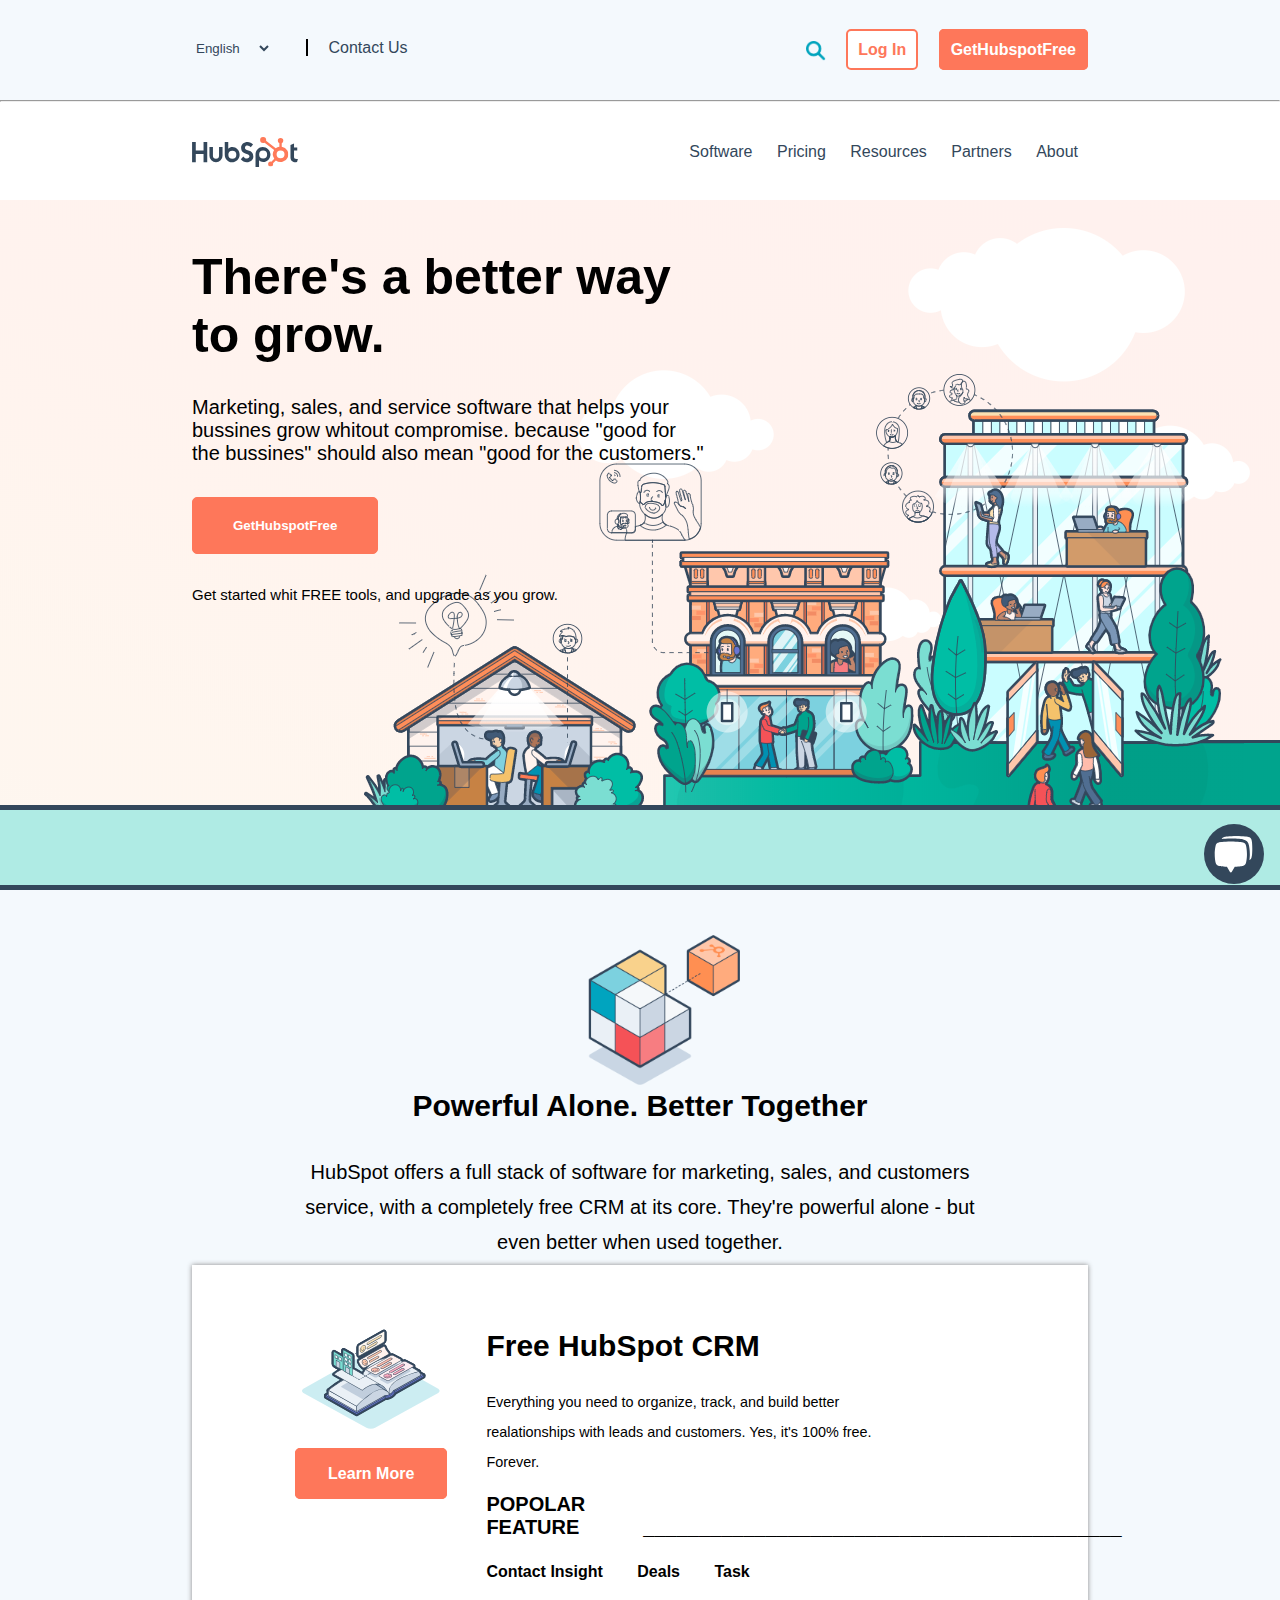
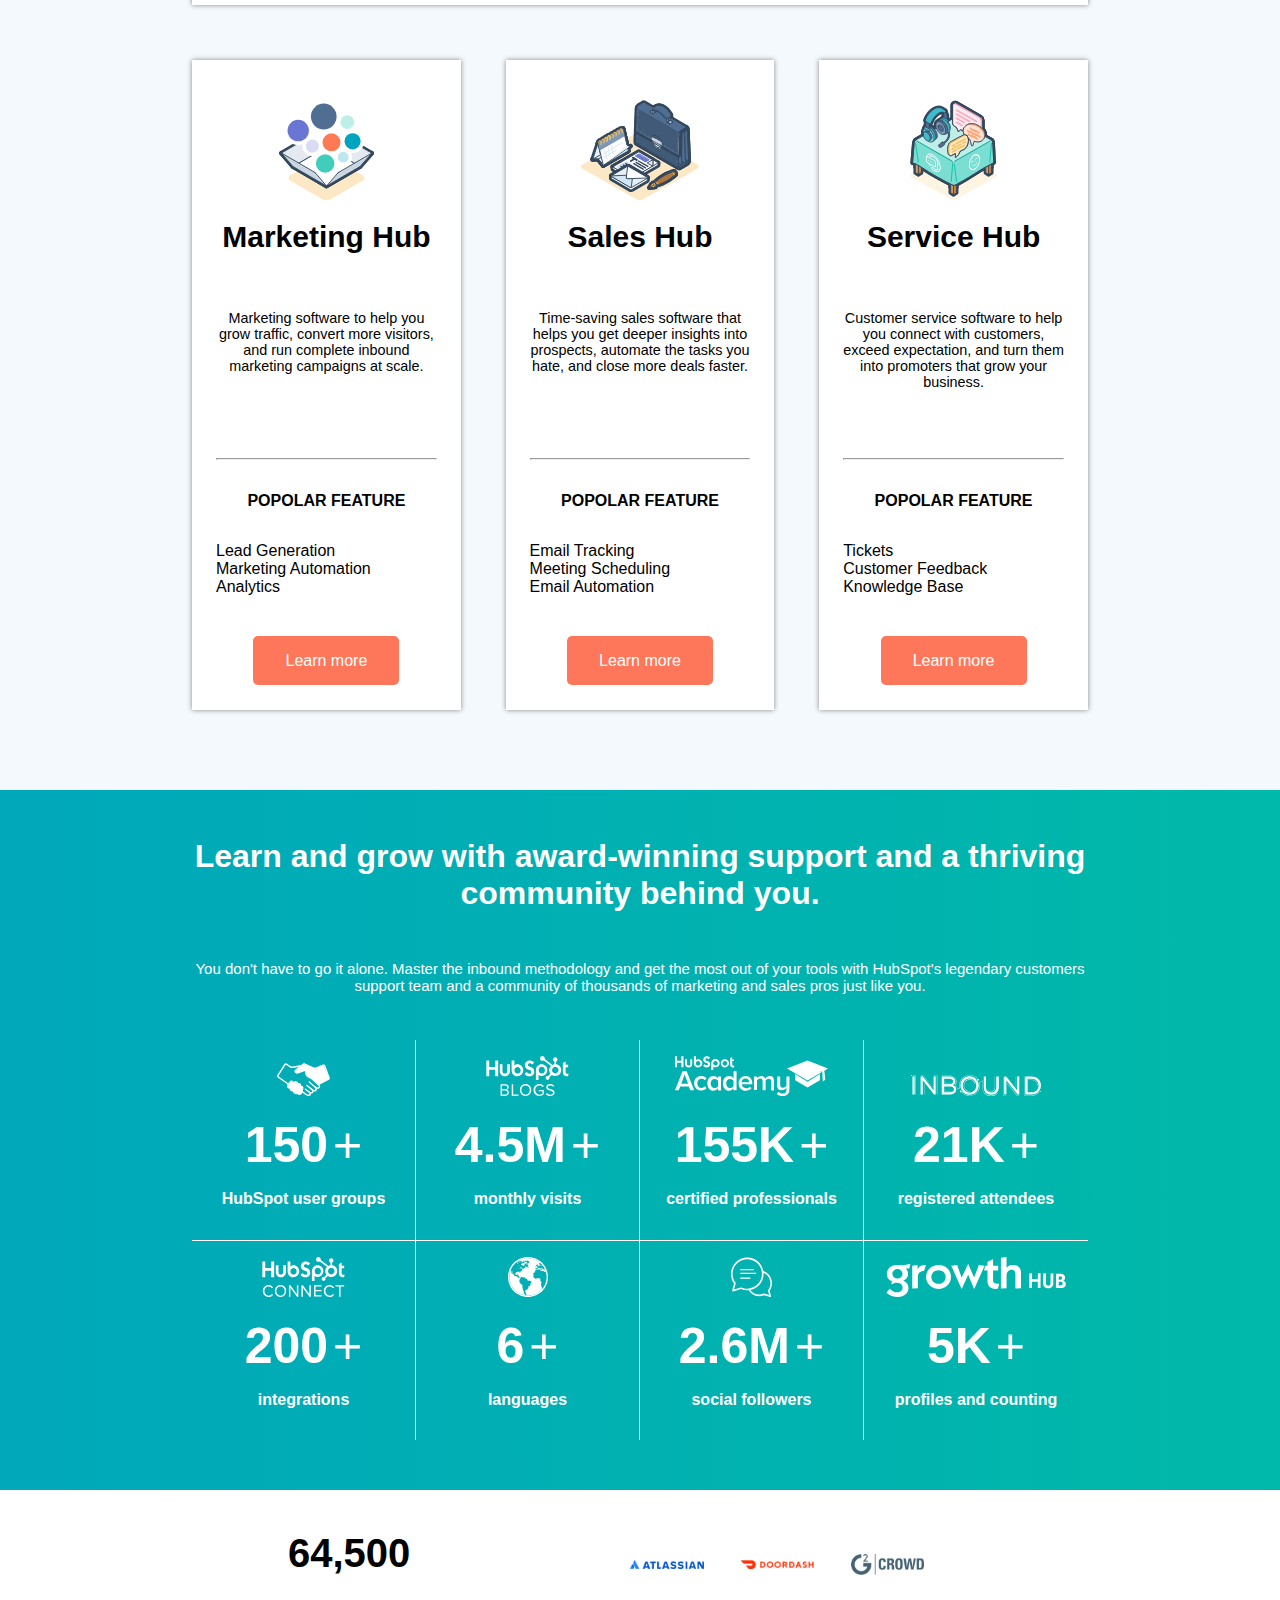
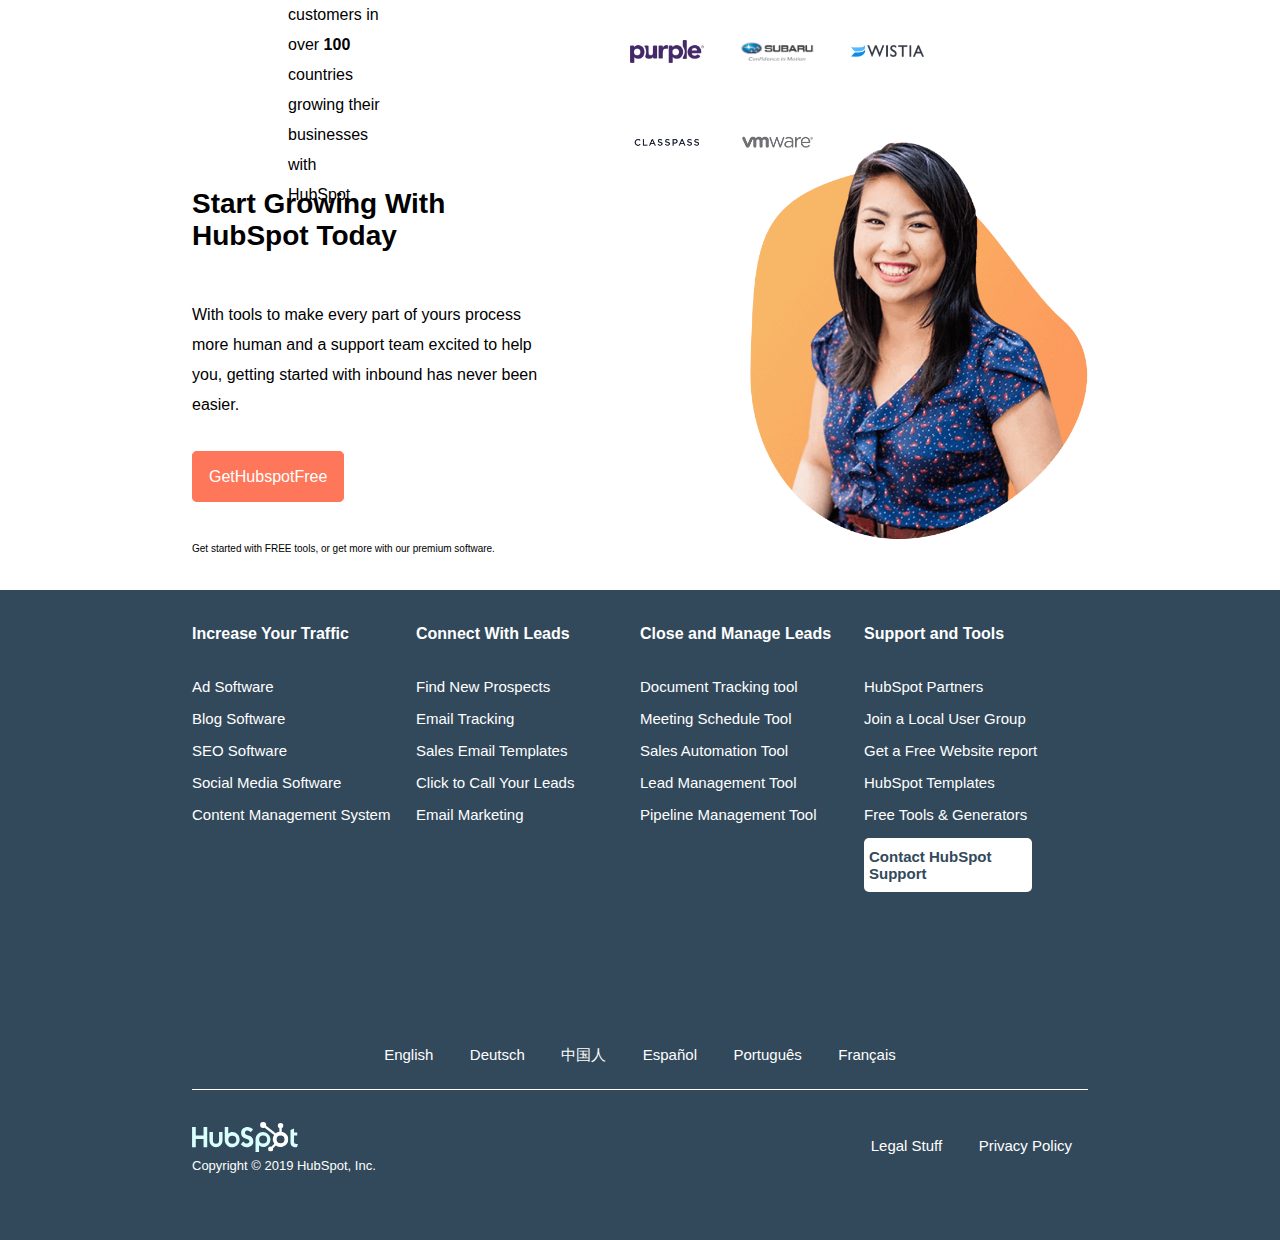
==== commit 16cc4064: "Esercizio con Bonus finito" ====
--- a/Bonus/index.html
+++ b/Bonus/index.html
@@ -25,8 +25,8 @@
             <!-- Top Navigation -->
 
             <div class="grey_bg">
-                
                 <section class="top_nav clearfix">
+                    <!-- Left section of top Navbar -->
                     <div class="left_top">
                         <form action="" method="get">
                             <i class="fas fa-globe-europe"></i>
@@ -39,13 +39,13 @@
                         </form>
                     </div>
 
+                    <!-- Right section of top Navbar -->
                     <div class="right_top">
                         <img src="./assets/img/search-20icon.webp" alt="">
                         <a href="#">Log In</a>
                         <a href="#">GetHubspotFree</a>
                     </div>
                 </section>
-
             </div>
 
             <!-- /Top Navigation -->
@@ -57,11 +57,12 @@
             <div class="whithe_bg">
                 <!-- ----------------------  Bottom NavBar ---------------------- -->
                 <section class="bottom_nav clearfix">
-
+                    <!-- Left part of bottom navbar -->
                     <div class="bottom_nav_img">
                         <img src="./assets/img/logo.svg" alt="">
                     </div>
 
+                    <!-- Right part of bottom navbar -->
                     <div class="menu">
                         <!-- ----------------------  software menu dropdown ---------------------- -->
                         <div class="menu-item">
@@ -268,13 +269,14 @@
         <section class="page_2">
 
             <div class="container_page_2">
-
+                <!-- Block 1 -- Powerful Alone -->
                 <div class="block_1">
                     <img src="./assets/img/cube.webp" alt="Disegno di un cubo con un pezzo che si stacca">
                     <h2>Powerful Alone. Better Together</h2>
                     <p>HubSpot offers a full stack of software for marketing, sales, and customers service, with a completely free CRM at its core. They're powerful alone - but even better when used together.</p>
                 </div>
 
+                <!-- Block 2 --Free HubSpot CRM -->
                 <div class="block_2 clearfix">
                     <div class="block_2_left"> 
                         <img src="./assets/img/book.svg" alt="Immagine di un libro con dentro cartelli stradali">
@@ -291,9 +293,11 @@
                     </div>
                 </div>
 
+                <!-- block 3 -- marketing-sales-service -->
                 <div class="block_3 clearfix">
+                    <!-- Marketing column -->
                     <div class="col">
-                        <img src="./assets/img/buble.svg" alt="">
+                        <img src="./assets/img/buble.svg" alt="Disegno di una scatola da cui escono bolle">
                         <h3 class="h3_text">Marketing Hub</h3>
                         <p>Marketing software to help you grow traffic, convert more visitors, and run complete inbound marketing campaigns at scale.</p>
                         <hr>
@@ -303,8 +307,9 @@
                         <span><i class="fas fa-check check"></i>Analytics</span>
                         <a>Learn more</a>
                     </div>
+                    <!-- sales column -->
                     <div class="col">
-                        <img src="./assets/img/office.svg" alt="">
+                        <img src="./assets/img/office.svg" alt="Disegno rappresentante oggetti da ufficio come porta dcomenti, calendario e penna">
                         <h3 class="h3_text">Sales Hub</h3>
                         <p>Time-saving sales software that helps you get deeper insights into prospects, automate the tasks you hate, and close more deals faster.</p>
                         <hr>
@@ -314,8 +319,9 @@
                         <span><i class="fas fa-check check"></i>Email Automation</span>
                         <a>Learn more</a>
                     </div>
+                    <!-- Service column -->
                     <div class="col">
-                        <img src="./assets/img/table.svg" alt="">
+                        <img src="./assets/img/table.svg" alt=" Disegno di un tavolo con delle cuffie e delle chat">
                         <h3 class="h3_text">Service Hub</h3>
                         <p>Customer service software to help you connect with customers, exceed expectation, and turn them into promoters that grow your business.</p>
                         <hr>
@@ -335,49 +341,51 @@
         <!-- page 3 -- Big Table with dates -->
         <section class="page_3">
             <div class="container_page_3">
-
+                <!-- Title of the page -->
                 <div class="title_3">
                     <h3>Learn and grow with award-winning support and a thriving community behind you.</h3>
                     <p>You don't have to go it alone. Master the inbound methodology and get the most out of your tools with HubSpot's legendary customers support team and a community of thousands of marketing and sales pros just like you.</p>
                 </div>
+
+                <!-- Table with data -->
                 <div class="table_3 clearfix">  
                     <div class="small_box">
-                        <img src="./assets/img/hands.svg" alt="">
+                        <img src="./assets/img/hands.svg" alt="Due persone che si stringono la mano">
                         <span>150</span>
                         <span>HubSpot user groups</span>
                     </div>
                     <div class="small_box">
-                        <img src="./assets/img/blogs.svg" alt="">
+                        <img src="./assets/img/blogs.svg" alt="il logo di HubSpot Blog">
                         <span>4.5M</span>
                         <span>monthly visits</span>
                     </div>
                     <div class="small_box">
-                        <img src="./assets/img/academy.svg" alt="">
+                        <img src="./assets/img/academy.svg" alt="Logo di HubSpot Academy">
                         <span>155K</span>
                         <span>certified professionals</span>
                     </div>
                     <div class="small_box">
-                        <img src="./assets/img/inbound.svg" alt="">
+                        <img src="./assets/img/inbound.svg" alt="logo di Inbound">
                         <span>21K</span>
                         <span>registered attendees</span>
                     </div>
                     <div class="small_box">
-                        <img src="./assets/img/connect.svg" alt="">
+                        <img src="./assets/img/connect.svg" alt="Logo di HubSpot Connect">
                         <span>200</span>
                         <span>integrations</span>
                     </div>
                     <div class="small_box">
-                        <img src="./assets/img/globe.svg" alt="">
+                        <img src="./assets/img/globe.svg" alt="Logo con la Terra">
                         <span>6</span>
                         <span>languages</span>
                     </div>
                     <div class="small_box">
-                        <img src="./assets/img/followers.svg" alt="">
+                        <img src="./assets/img/followers.svg" alt="Immagine stilizzata di una chat">
                         <span>2.6M</span>
                         <span>social followers</span>
                     </div>
                     <div class="small_box">
-                        <img src="./assets/img/growth.svg" alt="">
+                        <img src="./assets/img/growth.svg" alt=" Growth Hub Logo">
                         <span>5K</span>
                         <span>profiles and counting</span>
                     </div>
@@ -400,14 +408,14 @@
                     <p>customers in over <strong>100</strong> countries growing their businesses with HubSpot </p>
                 </div>
                 <div class="parterns">
-                    <img src="./assets/img/atlasian.webp" alt="">
-                    <img src="./assets/img/doordash.webp" alt="">
-                    <img src="./assets/img/g2crowd.webp" alt="">
-                    <img src="./assets/img/purple.webp" alt="">
-                    <img src="./assets/img/subaru.webp" alt="">
-                    <img src="./assets/img/wistia.webp" alt="">
-                    <img src="./assets/img/classpass.webp" alt="">
-                    <img src="./assets/img/vmware.webp" alt="">
+                    <img src="./assets/img/atlasian.webp" alt=" Atlasian Logo">
+                    <img src="./assets/img/doordash.webp" alt="Doordash Logo">
+                    <img src="./assets/img/g2crowd.webp" alt="G2Crowd Logo">
+                    <img src="./assets/img/purple.webp" alt="Purple Logo">
+                    <img src="./assets/img/subaru.webp" alt="Subaru logo">
+                    <img src="./assets/img/wistia.webp" alt="Wistia Logo">
+                    <img src="./assets/img/classpass.webp" alt="Classpass Logo">
+                    <img src="./assets/img/vmware.webp" alt="VMware Logo">
                 </div>
                 <div class="description_4">
                     <h3>Start Growing With HubSpot Today</h3>
@@ -416,7 +424,7 @@
                     <p>Get started with FREE tools, or get more with our premium software.</p>
                 </div>
                 <div class="img_page_4">
-                    <img src="./assets/img/woman.webp" alt="">
+                    <img src="./assets/img/woman.webp" alt="Immagine di una donna che sorride">
                 </div>
             </div>
 
@@ -433,6 +441,8 @@
             
             <!-- Tutti i link di collegamento alle sezioni del sito -->
             <div class="collegamenti clearfix">
+
+                <!-- Column 1 -- Increase your traffic -->
                 <div class="col_25">
                     <h4>Increase Your Traffic</h4>
                     <a href="">Ad Software</a>
@@ -441,6 +451,8 @@
                     <a href="">Social Media Software</a>
                     <a href="">Content Management System</a>
                 </div>
+
+                <!-- Column 2 -- Connect with Leads -->
                 <div class="col_25">
                     <h4>Connect With Leads</h4>
                     <a href="">Find New Prospects</a>
@@ -449,14 +461,18 @@
                     <a href="">Click to Call Your Leads</a>
                     <a href="">Email Marketing</a>
                 </div>
+
+                <!-- Column 3 -- Close and Manage Leads -->
                 <div class="col_25">
-                    <h4>Close and Manage leads</h4>
+                    <h4>Close and Manage Leads</h4>
                     <a href="">Document Tracking tool</a>
                     <a href="">Meeting Schedule Tool</a>
                     <a href="">Sales Automation Tool</a>
                     <a href="">Lead Management Tool</a>
                     <a href="">Pipeline Management Tool</a>
                 </div>
+
+                <!-- Column 4 -- Support and Tools -->
                 <div class="col_25">
                     <h4>Support and Tools</h4>
                     <a href="">HubSpot Partners</a>
@@ -465,11 +481,11 @@
                     <a href="">HubSpot Templates</a>
                     <a href="">Free Tools & Generators</a>
                     <a href="">Contact HubSpot Support</a>
-                    <i class="fab fa-facebook-f"></i>
-                    <i class="fab fa-instagram"></i>
-                    <i class="fab fa-youtube"></i>
-                    <i class="fab fa-twitter"></i>
-                    <i class="fab fa-linkedin-in"></i>
+                    <a href=""><i class="fab fa-facebook-f"></i></a>
+                    <a href=""><i class="fab fa-instagram"></i></a>
+                    <a href=""><i class="fab fa-youtube"></i></a>
+                    <a href=""><i class="fab fa-twitter"></i></a>
+                    <a href=""><i class="fab fa-linkedin-in"></i></a>
                 </div>
                 
 
--- a/Bonus/assets/css/style.css
+++ b/Bonus/assets/css/style.css
@@ -52,15 +52,14 @@
 header a {
     text-decoration: none;
 }
-/* Site Navigation */
+
 #site_navigation{
     height: 200px;
     width: 100%;
 }
 
 
-/* Top Navigation */
-
+/*---------------- Top Navigation ----------------*/
 
 .top_nav{
     height: 100px;
@@ -115,10 +114,20 @@
     border: 2px solid #FE775A;
     color: #FE775A;
 }
+.right_top a:first-of-type:hover{
+    background-color: #FE775A;
+    border: 2px solid white;
+    color: white;
+}
 
 .right_top a:nth-of-type(2){
     background-color: #FE775A;
     color: white;
+    border: 2px solid #FE775A;
+}
+.right_top a:nth-of-type(2):hover{
+    background-color: white;
+    color: #FE775A;
     border: 2px solid #FE775A;
 }
 
@@ -168,7 +177,9 @@
 .menu-item:hover .drop-down-menu{
     display: block;
 }
-  
+
+
+/* Dropdown for the right part of bottom navbar */
 .drop-down-menu:before {
     content: "";
     position: absolute;
@@ -220,7 +231,6 @@
     right: 360px;
 }
 
-
 .software_line{
     margin: 1.5rem 1rem;
 }
@@ -411,9 +421,18 @@
 
 .jumbotext button{
     margin-top: 2rem;
-    background-color: red;
+    background-color: #FE775A;
     padding: 20px 40px;
     color: white;
+    border-radius: 5px;
+    border: 1px solid #FE775A;
+    font-weight: 600;
+}
+.jumbotext button:hover{
+    margin-top: 2rem;
+    background-color: white;
+    padding: 20px 40px;
+    color: #FE775A;
     border-radius: 5px;
     border: 1px solid red;
 }
@@ -460,7 +479,8 @@
     background-color: white;
     margin-top: 35px;
     padding: 4rem 4rem;
-    box-shadow:5px 5px rgba(0, 0, 0, 0.1);
+    box-shadow: 0px 0px 5px #888888;
+
 }
 .block_2_left{
     height: 100%;
@@ -478,7 +498,15 @@
     padding: 1rem 2rem;
     border: 1px solid #FE775A;
     border-radius: 5px;
-
+    color: white;
+    font-weight: 600;
+}
+.btn:hover{
+    background-color: white;
+    color: #FE775A;
+    padding: 1rem 2rem;
+    border: 1px solid #FE775A;
+    border-radius: 5px;
 }
 
 .block_2_right{
@@ -522,8 +550,9 @@
     height: 650px;
     width: 30%;
     float: left;
-    border: 1px solid black;
+    box-shadow: 0px 0px 5px #888888;
     padding: 1.5rem 1.5rem;
+    background-color: white;
 }
 
 .block_3 .col:nth-of-type(2){
@@ -565,6 +594,13 @@
     padding: 1rem 2rem;
     border-radius: 5px;
 }
+.block_3 .col a:hover{
+    background-color: white;
+    color: #FE775A;
+    border: 1px solid #FE775A;
+    padding: 1rem 2rem;
+    border-radius: 5px;
+}
 
 
 
@@ -715,6 +751,11 @@
     background-color: #FE775A;
     text-decoration: none;
 }
+.description_4 a:hover{
+    border: 1px solid #FE775A;
+    color: #FE775A;
+    background-color: white;
+}
 
 .img_page_4{
     height: 450px;
@@ -765,13 +806,16 @@
     font-weight: 600;
 }
 
-.col_25:last-of-type a:last-of-type{
+.col_25:last-of-type a:nth-of-type(6){
     background-color: white;
     width: 75%;
     padding: 10px 5px;
     font-weight: 600;
     color: #32495B;
     border-radius: 5px;
+}
+.col_25:last-of-type a:nth-of-type(1n+7){
+    display: inline-block;
 }
 
 .col_25:last-of-type i{
